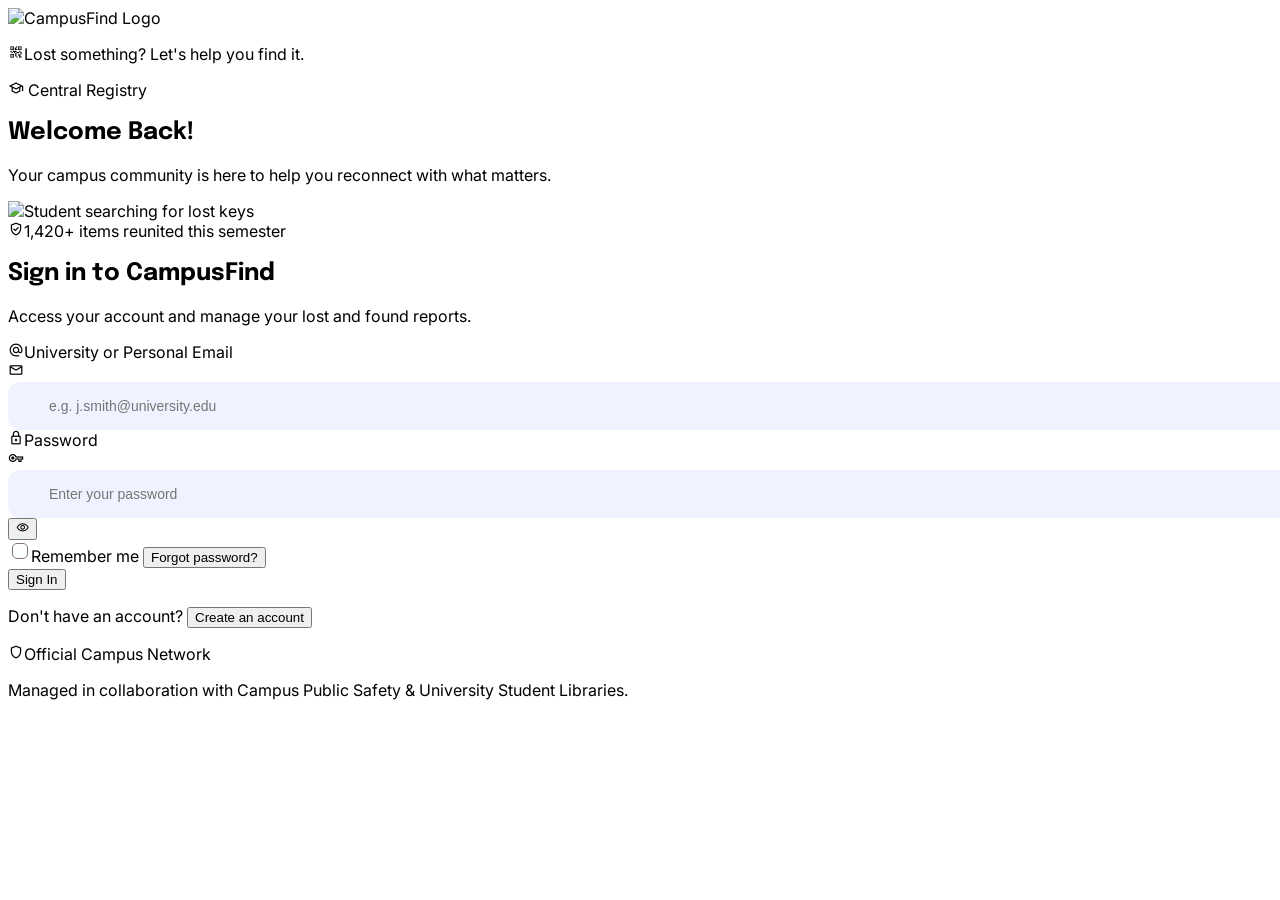
==== campusfind.html @ 7d9e0c4e "Campus find first commit" ====
<!DOCTYPE html>
<html lang="en"><head><meta charset="utf-8"/><meta content="width=device-width, initial-scale=1.0, viewport-fit=cover" name="viewport"/>
<title>CampusFind</title>
<link href="https://fonts.googleapis.com/css2?family=Epilogue:wght@500;600;700&family=Inter:wght@400;500;600&display=swap" rel="stylesheet"/>
<link href="https://fonts.googleapis.com/css2?family=Material+Symbols+Outlined:opsz,wght,FILL,GRAD@20..48,100..700,0..1,-50..200" rel="stylesheet"/>
<script src="https://cdn.tailwindcss.com"></script>
<script>tailwind.config={"darkMode":"class","theme":{"extend":{"colors":{"on-secondary-fixed":"#301400","surface-container-highest":"#dce2f3","surface-container":"#e7eefe","on-background":"#151c27","inverse-primary":"#eabda0","surface-bright":"#f9f9ff","secondary-fixed":"#ffdcc5","secondary-fixed-dim":"#f4bb92","secondary":"#805533","on-tertiary-container":"#e9c58b","on-secondary":"#ffffff","on-primary-container":"#eec1a4","on-surface-variant":"#50453e","primary-container":"#6f4e37","surface-container-lowest":"#ffffff","on-secondary-container":"#794e2e","tertiary":"#513a0d","on-primary":"#ffffff","surface-dim":"#d3daea","on-surface":"#151c27","inverse-on-surface":"#ebf1ff","inverse-surface":"#2a313d","error":"#ba1a1a","error-container":"#ffdad6","primary-fixed":"#ffdcc6","primary":"#553722","on-tertiary-fixed-variant":"#5b4315","on-primary-fixed":"#2d1604","on-secondary-fixed-variant":"#653d1e","secondary-container":"#fdc39a","surface-container-low":"#f0f3ff","outline-variant":"#d4c3ba","on-tertiary-fixed":"#271900","surface-tint":"#79573f","background":"#f9f9ff","surface-container-high":"#e2e8f8","on-error-container":"#93000a","primary-fixed-dim":"#eabda0","surface":"#f9f9ff","on-tertiary":"#ffffff","on-primary-fixed-variant":"#5f402a","surface-variant":"#dce2f3","tertiary-fixed-dim":"#e5c188","on-error":"#ffffff","tertiary-fixed":"#ffdea9","outline":"#82746d","tertiary-container":"#6b5122"},"borderRadius":{"DEFAULT":"0.25rem","lg":"0.5rem","xl":"0.75rem","full":"9999px"},"spacing":{"space-md":"1rem","space-xl":"2.5rem","margin-mobile":"1rem","gutter":"1.5rem","space-sm":"0.5rem","margin":"2rem","space-xs":"0.25rem","space-lg":"1.5rem","gutter-mobile":"1rem"},"fontFamily":{"label-md":["Inter"],"label-lg":["Inter"],"headline-md":["Epilogue"],"headline-sm":["Epilogue"],"body-sm":["Inter"],"display-mobile":["Epilogue"],"label-sm":["Inter"],"body-lg":["Inter"],"display":["Epilogue"],"body-md":["Inter"],"headline-lg-mobile":["Epilogue"],"headline-lg":["Epilogue"],"title-lg":["Epilogue"]},"fontSize":{"label-md":["12px",{"lineHeight":"16px","letterSpacing":"0.02em","fontWeight":"600"}],"label-lg":["14px",{"lineHeight":"20px","letterSpacing":"0.01em","fontWeight":"600"}],"headline-md":["24px",{"lineHeight":"32px","letterSpacing":"-0.01em","fontWeight":"600"}],"headline-sm":["20px",{"lineHeight":"28px","fontWeight":"600"}],"body-sm":["12px",{"lineHeight":"18px","fontWeight":"400"}],"display-mobile":["36px",{"lineHeight":"44px","letterSpacing":"-0.02em","fontWeight":"700"}],"label-sm":["11px",{"lineHeight":"14px","letterSpacing":"0.03em","fontWeight":"500"}],"body-lg":["16px",{"lineHeight":"24px","fontWeight":"400"}],"display":["48px",{"lineHeight":"56px","letterSpacing":"-0.02em","fontWeight":"700"}],"body-md":["14px",{"lineHeight":"20px","fontWeight":"400"}],"headline-lg-mobile":["26px",{"lineHeight":"32px","letterSpacing":"-0.01em","fontWeight":"600"}],"headline-lg":["32px",{"lineHeight":"40px","letterSpacing":"-0.015em","fontWeight":"600"}],"title-lg":["18px",{"lineHeight":"26px","fontWeight":"500"}]}}}};</script>
<style>
body{font-family:Inter,sans-serif;overscroll-behavior:none}
h1,h2,h3{font-family:Epilogue,sans-serif}
.material-symbols-outlined{font-family:'Material Symbols Outlined';font-weight:normal;font-style:normal;line-height:1;display:inline-block;letter-spacing:normal;white-space:nowrap}
.ms{font-family:'Material Symbols Outlined';font-weight:normal;font-style:normal;line-height:1;display:inline-block;letter-spacing:normal;white-space:nowrap}
.hidden{display:none!important}
.inp{width:100%;height:46px;padding:0 12px 0 40px;border-radius:12px;background:#f0f3ff;font-size:14px;outline:none;transition:.15s;border:1px solid transparent}
.inp:focus{background:#fff;border-color:#6f4e3744;box-shadow:0 0 0 3px #55372215}
.inp.bad{background:#ffdad666;border-color:#ba1a1a66}
.pill{display:inline-flex;align-items:center;gap:4px;padding:2px 10px;border-radius:9999px;font-size:11px;font-weight:500;background:#e7eefe;color:#50453e;transition:.2s}
.pill.ok{background:#ffdea9;color:#271900}
.err{color:#ba1a1a;font-size:12px;display:flex;align-items:center;gap:4px;margin-top:2px}
.chk{width:20px;height:20px;appearance:none;border-radius:5px;border:1.5px solid #82746d;background:#fff;cursor:pointer;flex-shrink:0}
.chk:checked{background:#553722;border-color:#553722}
.otp{width:44px;height:52px;text-align:center;font-size:20px;font-weight:600;border-radius:10px;background:#f0f3ff;border:1px solid transparent;outline:none;transition:.15s}
.otp:focus{background:#fff;border-color:#6f4e3744;box-shadow:0 0 0 3px #55372215}
.otp.bad{background:#ffdad666;border-color:#ba1a1a66}
</style></head>
<body class="bg-surface text-on-surface antialiased min-h-screen">
<main id="auth-root" class="max-w-md mx-auto w-full px-4 pt-3 pb-10">

<!-- Brand -->
<div class="flex flex-col items-center text-center mb-4">
  <img alt="CampusFind Logo" class="h-10 w-auto object-contain mb-1.5" src="https://lh3.googleusercontent.com/aida/[base64]"/>
  <p class="text-sm text-on-surface-variant flex items-center gap-1.5"><span class="ms text-primary text-[18px]">qr_code_2</span>Lost something? Let's help you find it.</p>
</div>

<!-- ============ SIGN IN VIEW ============ -->
<section id="view-signin">
  <div class="relative overflow-hidden rounded-2xl bg-primary-container text-white p-5 mb-5 shadow-md">
    <span class="inline-flex items-center gap-1 px-2.5 py-0.5 rounded-full bg-primary/40 text-tertiary-fixed text-[11px] font-medium uppercase tracking-wider mb-1.5"><span class="ms text-xs">school</span> Central Registry</span>
    <h1 class="text-[26px] leading-8 font-bold">Welcome Back!</h1>
    <p class="text-xs text-primary-fixed mt-1 mb-3">Your campus community is here to help you reconnect with what matters.</p>
    <div class="w-full h-32 rounded-xl overflow-hidden bg-primary/30 relative">
      <img alt="Student searching for lost keys" class="w-full h-full object-cover" src="https://lh3.googleusercontent.com/aida/[base64]"/>
      <div class="absolute inset-0 bg-gradient-to-t from-primary/80 via-transparent to-transparent"></div>
      <div class="absolute bottom-2 left-3 flex items-center gap-1.5 text-[11px] text-primary-fixed"><span class="ms text-sm text-tertiary-fixed">verified_user</span>1,420+ items reunited this semester</div>
    </div>
  </div>

  <div class="bg-white rounded-2xl p-6 shadow-sm">
    <h2 class="text-xl font-bold text-primary">Sign in to CampusFind</h2>
    <p class="text-xs text-on-surface-variant mt-1 mb-4">Access your account and manage your lost and found reports.</p>
    <div id="si-alert" class="hidden rounded-xl p-3 mb-4 items-start gap-2 text-xs font-medium" style="display:none"></div>
    <form id="si-form" class="flex flex-col gap-4" novalidate>
      <div>
        <label class="text-sm font-semibold text-primary flex items-center gap-1.5 mb-1.5" for="si-email"><span class="ms text-secondary text-base">alternate_email</span>University or Personal Email</label>
        <div class="relative flex items-center"><span class="ms absolute left-3 text-outline text-lg pointer-events-none">mail</span>
        <input id="si-email" class="inp" type="email" autocomplete="email" placeholder="e.g. j.smith@university.edu"/></div>
        <p id="si-email-err" class="err hidden"><span class="ms text-xs">error</span><span>Please enter a valid email address.</span></p>
      </div>
      <div>
        <label class="text-sm font-semibold text-primary flex items-center gap-1.5 mb-1.5" for="si-pass"><span class="ms text-secondary text-base">lock</span>Password</label>
        <div class="relative flex items-center"><span class="ms absolute left-3 text-outline text-lg pointer-events-none">vpn_key</span>
        <input id="si-pass" class="inp pr-11" type="password" autocomplete="current-password" placeholder="Enter your password"/>
        <button type="button" data-toggle="si-pass" aria-label="Toggle password visibility" class="absolute right-2 p-1.5 text-outline hover:text-primary"><span class="ms text-lg">visibility</span></button></div>
        <p id="si-pass-err" class="err hidden"><span class="ms text-xs">error</span><span>Password must be at least 6 characters long.</span></p>
      </div>
      <div class="flex items-center justify-between">
        <label class="flex items-center gap-2 cursor-pointer select-none"><input id="si-remember" type="checkbox" class="chk" style="width:16px;height:16px"/><span class="text-xs font-semibold text-on-surface-variant">Remember me</span></label>
        <button type="button" id="forgot-btn" class="text-xs font-semibold text-secondary hover:text-primary">Forgot password?</button>
      </div>
      <button id="si-submit" type="submit" class="w-full py-3.5 rounded-xl bg-primary-container hover:bg-primary text-white text-sm font-semibold flex items-center justify-center gap-2 shadow-sm transition active:scale-[.99]">
        <span id="si-spin" class="ms text-lg animate-spin hidden">progress_activity</span><span id="si-text">Sign In</span></button>
    </form>
    <p class="mt-6 text-center text-xs text-on-surface-variant">Don't have an account? <button type="button" data-go="signup" class="text-sm font-semibold text-secondary hover:text-primary ml-1 underline">Create an account</button></p>
  </div>
  <div class="mt-6 text-center px-4">
    <div class="flex items-center justify-center gap-1.5 text-outline mb-1"><span class="ms text-sm">shield</span><span class="text-[11px] uppercase tracking-wider">Official Campus Network</span></div>
    <p class="text-xs text-on-surface-variant">Managed in collaboration with Campus Public Safety &amp; University Student Libraries.</p>
  </div>
</section>

<!-- ============ SIGN UP VIEW ============ -->
<section id="view-signup" class="hidden">
  <div class="w-full bg-primary-container text-white rounded-xl overflow-hidden shadow-md">
    <div class="p-4 flex flex-col gap-1">
      <div class="inline-flex items-center gap-1.5 self-start px-2.5 py-1 rounded-full bg-secondary-container/30 text-tertiary-fixed text-[11px] font-medium"><span class="ms text-[14px]">verified</span>Verified Student Network • 1,200+ Reunited</div>
      <h1 class="text-2xl font-semibold mt-1">Join CampusFind</h1>
      <p class="text-xs text-primary-fixed-dim max-w-[280px]" style="color:#eabda0">Be part of a campus community helping lost belongings find their way home.</p>
    </div>
    <div class="w-full h-32 bg-primary relative">
      <img alt="Campus Reconnect Illustration" class="w-full h-full object-cover opacity-95" src="https://lh3.googleusercontent.com/aida/[base64]"/>
      <div class="absolute inset-0 bg-gradient-to-t from-primary-container via-transparent to-transparent"></div>
    </div>
  </div>

  <div class="bg-white rounded-xl shadow-md p-4 mt-4">
    <h2 class="text-lg font-medium">Create Your Account</h2>
    <p class="text-xs text-on-surface-variant mt-0.5 mb-4">Create an account to report and manage lost or found items.</p>
    <form id="su-form" class="flex flex-col gap-4" novalidate>
      <div>
        <label class="text-sm font-semibold mb-1 block" for="su-name">Full Name <span class="text-error">*</span></label>
        <div class="relative flex items-center"><span class="ms absolute left-3 text-outline text-[20px] pointer-events-none">person</span>
        <input id="su-name" class="inp" type="text" autocomplete="name" placeholder="Enter your full name"/></div>
        <p id="su-name-err" class="err hidden"><span class="ms text-[16px]">error</span><span>Please enter your full name.</span></p>
      </div>
      <div>
        <label class="text-sm font-semibold mb-1 block" for="su-email">University or Personal Email <span class="text-error">*</span></label>
        <div class="relative flex items-center"><span class="ms absolute left-3 text-outline text-[20px] pointer-events-none">mail</span>
        <input id="su-email" class="inp" type="email" autocomplete="email" placeholder="Enter your email address"/></div>
        <p id="su-email-err" class="err hidden"><span class="ms text-[16px]">error</span><span id="su-email-err-t">Please enter a valid university or personal email.</span></p>
      </div>
      <div>
        <div class="flex justify-between items-baseline mb-1"><label class="text-sm font-semibold" for="su-sid">Student ID</label><span class="text-[11px] text-on-surface-variant">Required</span></div>
        <div class="relative flex items-center"><span class="ms absolute left-3 text-outline text-[20px] pointer-events-none">badge</span>
        <input id="su-sid" class="inp" type="text" placeholder="e.g. SC200/0000/2024" autocomplete="off"/></div>
        <p id="su-sid-err" class="err hidden"><span class="ms text-[16px]">error</span><span id="su-sid-err-t">Please enter your student ID.</span></p>
        <p class="text-xs text-on-surface-variant mt-1 flex items-center gap-1"><span class="ms text-[14px] text-tertiary">info</span>Only registered students of this campus can sign up.</p>
      </div>
      <div>
        <label class="text-sm font-semibold mb-1 block" for="su-pass">Password <span class="text-error">*</span></label>
        <div class="relative flex items-center"><span class="ms absolute left-3 text-outline text-[20px] pointer-events-none">lock</span>
        <input id="su-pass" class="inp pr-11" type="password" autocomplete="new-password" placeholder="Create a strong password"/>
        <button type="button" data-toggle="su-pass" aria-label="Toggle password visibility" class="absolute right-2 p-1 text-outline hover:text-on-surface"><span class="ms text-[20px]">visibility</span></button></div>
        <div class="flex flex-wrap gap-1.5 mt-1.5">
          <span class="pill" id="pill-len"><span class="ms text-[14px]">check_circle</span>8+ characters</span>
          <span class="pill" id="pill-num"><span class="ms text-[14px]">check_circle</span>1 number or symbol</span>
        </div>
        <p id="su-pass-err" class="err hidden"><span class="ms text-[16px]">error</span><span>Password must meet the required criteria.</span></p>
      </div>
      <div>
        <label class="text-sm font-semibold mb-1 block" for="su-conf">Confirm Password <span class="text-error">*</span></label>
        <div class="relative flex items-center"><span class="ms absolute left-3 text-outline text-[20px] pointer-events-none">lock_reset</span>
        <input id="su-conf" class="inp pr-11" type="password" autocomplete="new-password" placeholder="Re-enter your password"/>
        <button type="button" data-toggle="su-conf" aria-label="Toggle confirm password visibility" class="absolute right-2 p-1 text-outline hover:text-on-surface"><span class="ms text-[20px]">visibility</span></button></div>
        <div id="su-match" class="hidden items-center gap-1 mt-1 text-xs"><span class="ms text-[16px]" id="su-match-i"></span><span id="su-match-t"></span></div>
        <p id="su-conf-err" class="err hidden"><span class="ms text-[16px]">error</span><span>Passwords do not match.</span></p>
      </div>
      <div>
        <label class="flex items-start gap-2.5 cursor-pointer">
          <span class="relative flex items-center justify-center mt-0.5"><input id="su-terms" type="checkbox" class="chk"/><span id="su-tick" class="ms text-white text-[16px] pointer-events-none absolute hidden">check</span></span>
          <span class="text-xs text-on-surface-variant leading-snug">I agree to the <button type="button" data-doc="terms" class="text-secondary font-semibold underline hover:text-primary">Terms of Use</button> and <button type="button" data-doc="privacy" class="text-secondary font-semibold underline hover:text-primary">Privacy Policy</button>.</span>
        </label>
        <p id="su-terms-err" class="err hidden"><span class="ms text-[16px]">error</span><span>Please agree to the terms to continue.</span></p>
      </div>
      <div class="flex flex-col gap-2 mt-1">
        <button id="su-submit" type="submit" class="w-full h-12 bg-primary-container hover:bg-primary text-white rounded-lg text-sm font-semibold flex items-center justify-center gap-2 shadow-sm transition active:scale-[.99]">
          <span id="su-text">Create Account</span><span id="su-spin" class="ms text-xl animate-spin hidden">progress_activity</span></button>
        <p class="text-center text-xs text-on-surface-variant">Already have an account? <button type="button" data-go="signin" class="text-secondary hover:text-primary text-sm font-semibold ml-1 underline">Sign in</button></p>
      </div>
    </form>
  </div>
  <div class="mt-5 flex items-center justify-center gap-2 text-on-surface-variant text-center">
    <span class="ms text-tertiary-container text-[18px]">security</span><span class="text-xs">Student identities are protected via campus custodian ledger.</span>
  </div>
</section>

<!-- ============ FORGOT PASSWORD VIEW ============ -->
<section id="view-forgot" class="hidden">
  <div class="relative overflow-hidden rounded-2xl bg-primary-container text-white p-5 shadow-md">
    <div class="absolute -top-12 -right-12 w-36 h-36 rounded-full bg-secondary-container/10 pointer-events-none"></div>
    <div class="absolute -bottom-8 -left-8 w-28 h-28 rounded-full bg-primary/20 pointer-events-none"></div>
    <div class="relative z-10 flex flex-col gap-3">
      <span class="inline-flex items-center gap-1.5 self-start px-2.5 py-1 rounded-full bg-primary/40 text-tertiary-fixed text-[11px] font-medium uppercase tracking-wider"><span class="ms text-[14px]">lock</span>Secure account recovery</span>
      <div>
        <h1 class="text-2xl font-bold">Reset Your Password</h1>
        <p class="text-xs mt-1 leading-relaxed" style="color:#eabda0">Enter the email you signed up with. We'll email you a 6-digit code to confirm it's you, then you can choose a new password.</p>
      </div>
      <div class="flex items-center gap-3 rounded-xl bg-primary/30 p-3">
        <div class="relative bg-white p-3 rounded-2xl shadow-md flex items-center justify-center"><span class="ms text-primary-container text-[34px]" style="font-variation-settings:'FILL' 1">lock</span>
          <span class="absolute -bottom-1.5 -right-2 bg-tertiary-fixed text-on-tertiary-fixed p-1 rounded-lg shadow flex"><span class="ms text-[16px]">mail</span></span></div>
        <div class="text-[11px] text-primary-fixed leading-relaxed pl-2">Check your inbox and your spam folder for the code.</div>
      </div>
    </div>
  </div>

  <div class="bg-white rounded-2xl p-5 shadow-md mt-4 flex flex-col gap-4">
    <div class="flex items-center justify-between">
      <h2 class="text-lg font-bold text-primary">Password Recovery</h2>
      <span id="fp-badge" class="px-2 py-0.5 rounded-full text-[11px] font-semibold bg-secondary-container text-on-secondary-container">Step 1 of 3</span>
    </div>
    <div id="fp-alert" class="hidden rounded-xl p-3 items-start gap-2 text-xs font-medium" style="display:none"></div>

    <!-- Step 1: email -->
    <form id="fp-step1" class="flex flex-col gap-4" novalidate>
      <p class="text-xs text-on-surface-variant -mt-2">Enter your email address to receive your recovery code.</p>
      <div>
        <label class="text-sm font-semibold mb-1 block" for="fp-email">Email <span class="text-error">*</span></label>
        <div class="relative flex items-center"><span class="ms absolute left-3 text-outline text-[20px] pointer-events-none">alternate_email</span>
        <input id="fp-email" class="inp" type="email" autocomplete="email" placeholder="e.g. j.smith@university.edu"/></div>
        <p id="fp-email-err" class="err hidden"><span class="ms text-[16px]">error</span><span>Please enter a valid email address.</span></p>
      </div>
      <button id="fp-send" type="submit" class="w-full py-3.5 rounded-xl bg-primary-container hover:bg-primary text-white text-sm font-semibold flex items-center justify-center gap-2 shadow-sm transition active:scale-[.99]">
        <span id="fp-send-spin" class="ms text-lg animate-spin hidden">progress_activity</span><span class="ms text-[20px]">forward_to_inbox</span><span id="fp-send-text">Send Recovery Code</span></button>
    </form>

    <!-- Step 2: code -->
    <div id="fp-step2" class="hidden flex flex-col gap-4">
      <div class="flex items-start gap-3 rounded-xl bg-surface-container-low p-3">
        <div class="w-8 h-8 rounded-full bg-secondary-container text-on-secondary-container flex items-center justify-center shrink-0"><span class="ms text-[18px]">mark_email_read</span></div>
        <p class="text-xs text-on-surface-variant leading-relaxed">If an account exists for <b id="fp-sent-to" class="text-on-surface break-all"></b>, a 6-digit code is on its way.</p>
      </div>
      <div>
        <div class="flex items-center justify-between mb-2"><span class="text-sm font-semibold">Enter the 6-digit code</span>
          <button id="fp-resend" type="button" class="text-xs font-semibold text-secondary hover:text-primary disabled:opacity-60 disabled:hover:text-secondary">Resend code</button></div>
        <div class="flex justify-between gap-1.5" id="fp-otp">
          <input class="otp" inputmode="numeric" maxlength="1" autocomplete="one-time-code" aria-label="Digit 1"/>
          <input class="otp" inputmode="numeric" maxlength="1" aria-label="Digit 2"/>
          <input class="otp" inputmode="numeric" maxlength="1" aria-label="Digit 3"/>
          <input class="otp" inputmode="numeric" maxlength="1" aria-label="Digit 4"/>
          <input class="otp" inputmode="numeric" maxlength="1" aria-label="Digit 5"/>
          <input class="otp" inputmode="numeric" maxlength="1" aria-label="Digit 6"/>
        </div>
        <p id="fp-code-err" class="err hidden"><span class="ms text-[16px]">error</span><span>Please enter all 6 digits.</span></p>
      </div>
      <button id="fp-verify" type="button" class="w-full py-3.5 rounded-xl bg-primary-container hover:bg-primary text-white text-sm font-semibold flex items-center justify-center gap-2 shadow-sm transition active:scale-[.99]">
        <span id="fp-verify-spin" class="ms text-lg animate-spin hidden">progress_activity</span><span id="fp-verify-text">Verify Code</span></button>
      <button id="fp-change" type="button" class="text-xs font-semibold text-secondary hover:text-primary self-center">Use a different email</button>
    </div>

    <!-- Step 3: new password -->
    <form id="fp-step3" class="hidden flex flex-col gap-4" novalidate>
      <p class="text-xs text-on-surface-variant -mt-2">Code verified. Choose a new password for your account.</p>
      <div>
        <label class="text-sm font-semibold mb-1 block" for="fp-new">New Password <span class="text-error">*</span></label>
        <div class="relative flex items-center"><span class="ms absolute left-3 text-outline text-[20px] pointer-events-none">lock</span>
        <input id="fp-new" class="inp pr-11" type="password" autocomplete="new-password" placeholder="Create a strong password"/>
        <button type="button" data-toggle="fp-new" aria-label="Toggle password visibility" class="absolute right-2 p-1 text-outline hover:text-on-surface"><span class="ms text-[20px]">visibility</span></button></div>
        <div class="flex flex-wrap gap-1.5 mt-1.5">
          <span class="pill" id="fp-pill-len"><span class="ms text-[14px]">check_circle</span>8+ characters</span>
          <span class="pill" id="fp-pill-num"><span class="ms text-[14px]">check_circle</span>1 number or symbol</span>
        </div>
        <p id="fp-new-err" class="err hidden"><span class="ms text-[16px]">error</span><span>Password must meet the required criteria.</span></p>
      </div>
      <div>
        <label class="text-sm font-semibold mb-1 block" for="fp-conf">Confirm New Password <span class="text-error">*</span></label>
        <div class="relative flex items-center"><span class="ms absolute left-3 text-outline text-[20px] pointer-events-none">lock_reset</span>
        <input id="fp-conf" class="inp pr-11" type="password" autocomplete="new-password" placeholder="Re-enter your new password"/>
        <button type="button" data-toggle="fp-conf" aria-label="Toggle confirm password visibility" class="absolute right-2 p-1 text-outline hover:text-on-surface"><span class="ms text-[20px]">visibility</span></button></div>
        <p id="fp-conf-err" class="err hidden"><span class="ms text-[16px]">error</span><span>Passwords do not match.</span></p>
      </div>
      <button id="fp-update" type="submit" class="w-full py-3.5 rounded-xl bg-primary-container hover:bg-primary text-white text-sm font-semibold flex items-center justify-center gap-2 shadow-sm transition active:scale-[.99]">
        <span id="fp-update-spin" class="ms text-lg animate-spin hidden">progress_activity</span><span id="fp-update-text">Update Password</span></button>
    </form>

    <div class="pt-1 text-center">
      <button type="button" data-go="signin" class="inline-flex items-center gap-1 text-xs text-on-surface-variant hover:text-primary"><span class="ms text-[16px]">arrow_back</span>Remembered your password? <span class="font-semibold text-primary underline">Back to Sign In</span></button>
    </div>
  </div>
</section>
</main>

<div id="app-root" class="hidden">
<header class="fixed top-0 left-0 right-0 z-50 bg-surface/90 backdrop-blur-xl shadow-[0_1px_8px_rgba(62,39,35,0.06)]"><div class="h-20 max-w-7xl mx-auto px-margin flex items-center justify-between gap-space-md"><div class="flex items-center gap-space-sm"><div class="w-10 h-10 rounded-xl bg-primary flex items-center justify-center text-on-primary shadow-sm"><span class="material-symbols-outlined text-[22px]">location_searching</span></div><div class="flex flex-col"><div class="flex items-center gap-1.5"><span class="font-headline-sm text-headline-sm text-primary tracking-tight">CampusFind</span><span class="px-1.5 py-0.5 rounded-full bg-secondary-fixed text-on-secondary-fixed font-label-sm text-label-sm">SECURE</span></div><span class="font-label-sm text-label-sm text-secondary font-medium tracking-wide uppercase">Lost &amp; Found Central</span></div></div><nav class="hidden lg:flex items-center gap-space-sm" data-active-classes="bg-primary-container text-on-primary rounded-lg font-label-lg text-label-lg"><a aria-current="page" class="px-3.5 py-2 transition-colors bg-primary-container text-on-primary rounded-lg font-label-lg text-label-lg" data-path="home" href="#">Home</a><a class="px-3.5 py-2 rounded-lg font-label-lg text-label-lg text-on-surface-variant hover:bg-surface-container-high hover:text-on-surface transition-colors" data-path="browse-items" href="#">Browse Items</a><a class="px-3.5 py-2 rounded-lg font-label-lg text-label-lg text-on-surface-variant hover:bg-surface-container-high hover:text-on-surface transition-colors" data-path="report-an-item" href="#">Report an Item</a><a class="px-3.5 py-2 rounded-lg font-label-lg text-label-lg text-on-surface-variant hover:bg-surface-container-high hover:text-on-surface transition-colors" data-path="how-it-works" href="#">How It Works</a><a class="px-3.5 py-2 rounded-lg font-label-lg text-label-lg text-on-surface-variant hover:bg-surface-container-high hover:text-on-surface transition-colors" data-path="about-us" href="#">About Us</a></nav><div class="flex items-center gap-space-sm sm:gap-space-md"><button id="mobile-menu-btn" type="button" aria-label="Open menu" class="lg:hidden w-9 h-9 rounded-xl bg-surface-container-low hover:bg-surface-container text-primary flex items-center justify-center"><span class="material-symbols-outlined text-[22px]">menu</span></button><a class="hidden sm:inline-flex items-center gap-space-xs px-4 py-2.5 rounded-xl bg-primary text-on-primary font-label-lg text-label-lg hover:bg-primary-container hover:text-on-primary transition-all shadow-[0_2px_6px_-1px_rgba(62,39,35,0.15)]" data-path="report-an-item" href="#"><span class="material-symbols-outlined text-[18px]">add_circle</span><span>Report an Item</span></a><div class="flex items-center gap-space-sm pl-space-sm"><div class="hidden xl:flex flex-col text-right"><span id="hdr-name" class="font-label-md text-label-md text-on-surface font-semibold">Student</span><span id="hdr-sub" class="font-label-sm text-label-sm text-secondary"></span></div><div class="relative">
  <button id="user-menu-btn" type="button" aria-label="Account menu" class="w-9 h-9 rounded-full bg-primary flex items-center justify-center hover:bg-primary-container transition-colors"><span class="material-symbols-outlined text-on-primary text-[18px]">person</span></button>
  <div id="user-menu" class="hidden absolute right-0 top-12 w-64 bg-surface-container-lowest rounded-2xl shadow-xl p-3 z-[60]">
    <div class="px-2 pb-2 mb-2 border-b border-surface-container-high"><span class="font-label-sm text-label-sm text-secondary uppercase tracking-wider block">Signed in as</span><span id="menu-email" class="font-body-md text-body-md text-on-surface break-all"></span></div>
    <button id="menu-signout-btn" type="button" class="w-full flex items-center gap-2 px-3 py-2.5 rounded-xl bg-surface-container-low hover:bg-surface-container text-primary font-label-lg text-label-lg transition-colors"><span class="material-symbols-outlined text-[18px]">logout</span>Sign Out</button>
  </div>
</div></div></div></div></header>
<div id="mobile-nav" class="hidden lg:hidden fixed top-20 left-0 right-0 z-40 bg-surface shadow-lg px-margin-mobile py-3">
  <div class="max-w-7xl mx-auto flex flex-col gap-1">
    <a data-path="home" href="#" class="px-3 py-3 rounded-lg font-label-lg text-label-lg text-primary hover:bg-surface-container-high">Home</a>
    <a data-path="browse-items" href="#" class="px-3 py-3 rounded-lg font-label-lg text-label-lg text-primary hover:bg-surface-container-high">Browse Items</a>
    <a data-path="report-an-item" href="#" class="px-3 py-3 rounded-lg font-label-lg text-label-lg text-primary hover:bg-surface-container-high">Report an Item</a>
    <a data-path="how-it-works" href="#" class="px-3 py-3 rounded-lg font-label-lg text-label-lg text-primary hover:bg-surface-container-high">How It Works</a>
    <a data-path="about-us" href="#" class="px-3 py-3 rounded-lg font-label-lg text-label-lg text-primary hover:bg-surface-container-high">About Us</a>
  </div>
</div>
<main class="w-full pt-20 bg-surface min-h-screen"><div class="flex flex-col w-full">
<!-- Toast Notification Container -->
<div class="fixed bottom-6 right-6 z-[100] flex flex-col gap-2 pointer-events-none" id="toast-container"></div>
<!-- Item Detail Modal Container -->
<div class="fixed inset-0 z-[90] hidden bg-primary/60 backdrop-blur-sm flex items-center justify-center p-4" id="item-modal">
<div class="bg-surface-container-lowest max-w-2xl w-full rounded-2xl shadow-2xl overflow-hidden transform transition-all max-h-[921px] flex flex-col" id="modal-content">
<!-- Modal Header -->
<div class="p-6 bg-surface-container flex items-center justify-between">
<div class="flex items-center gap-3">
<span class="w-10 h-10 rounded-xl bg-primary-container text-on-primary flex items-center justify-center material-symbols-outlined text-xl" id="modal-category-icon">category</span>
<div>
<div class="inline-flex items-center px-2.5 py-0.5 rounded-full font-label-sm text-label-sm" id="modal-status-badge"></div>
<h3 class="font-headline-sm text-headline-sm text-primary tracking-tight mt-1" id="modal-title"></h3>
</div>
</div>
<button class="w-9 h-9 rounded-full bg-surface hover:bg-surface-container-highest text-on-surface-variant flex items-center justify-center transition-colors" id="modal-close-btn">
<span class="material-symbols-outlined text-lg">close</span>
</button>
</div>
<!-- Modal Body (Scrollable) -->
<div class="p-6 overflow-y-auto space-y-5">
<div class="w-full h-56 rounded-xl overflow-hidden relative bg-gradient-to-br from-surface-container to-secondary-fixed/50 flex items-center justify-center">
<span id="modal-big-icon" class="material-symbols-outlined text-primary/25 text-[120px]">category</span>
<div class="absolute bottom-3 left-3 bg-surface/90 backdrop-blur-md px-3 py-1 rounded-lg text-primary font-label-md text-label-md flex items-center gap-1.5 shadow-sm">
<span class="material-symbols-outlined text-sm">qr_code_scanner</span>
<span id="modal-reference-id">CF-9482</span>
</div>
</div>
<div class="grid grid-cols-1 sm:grid-cols-2 gap-4">
<div class="p-3.5 rounded-xl bg-surface-container-low">
<span class="font-label-sm text-label-sm text-secondary uppercase tracking-wider block">Logged Location</span>
<div class="flex items-center gap-2 mt-1 text-on-surface font-title-lg text-title-lg">
<span class="material-symbols-outlined text-primary text-xl">location_on</span>
<span class="font-semibold text-sm" id="modal-location"></span>
</div>
</div>
<div class="p-3.5 rounded-xl bg-surface-container-low">
<span class="font-label-sm text-label-sm text-secondary uppercase tracking-wider block">Report Date</span>
<div class="flex items-center gap-2 mt-1 text-on-surface font-title-lg text-title-lg">
<span class="material-symbols-outlined text-primary text-xl">calendar_today</span>
<span class="font-semibold text-sm" id="modal-date"></span>
</div>
</div>
</div>
<div>
<span class="font-label-md text-label-md text-secondary block mb-1">Item Description &amp; Distinctive Marks</span>
<p class="font-body-md text-body-md text-on-surface-variant leading-relaxed" id="modal-desc"></p>
</div>
<div class="flex items-center gap-2 text-on-surface-variant font-body-md text-body-md"><span class="material-symbols-outlined text-primary text-lg">person</span><span>Reported by <b id="modal-reporter" class="text-on-surface"></b></span></div>
<!-- Safe Custodian Protocol Guidance -->
<div class="p-4 rounded-xl bg-surface-container flex items-start gap-3">
<span class="material-symbols-outlined text-primary text-2xl mt-0.5">verified_user</span>
<div class="space-y-1">
<div class="font-label-lg text-label-lg text-primary">University Safe Exchange Protocol</div>
<p class="font-body-sm text-body-sm text-on-surface-variant">Claims must be verified in person at the building information desk. Please bring your active Student ID Card or provide serial numbers/screen lock codes for proof of ownership.</p>
</div>
</div>
</div>
<!-- Modal Footer -->
<div class="p-5 bg-surface-container-low flex flex-wrap items-center justify-between gap-3">
<div class="flex items-center gap-2">
<button class="px-4 py-2 rounded-xl bg-secondary-container text-on-secondary-container font-label-md text-label-md hover:bg-secondary-fixed transition-colors flex items-center gap-1.5" id="modal-mark-status-btn">
<span class="material-symbols-outlined text-sm">task_alt</span>
<span id="modal-status-action-text">Mark as Recovered</span>
</button>
<button class="px-4 py-2 rounded-xl bg-error-container text-on-error-container font-label-md text-label-md hover:opacity-90 transition-colors flex items-center gap-1.5" id="modal-delete-btn"><span class="material-symbols-outlined text-sm">delete</span><span>Delete</span></button>
</div>
<div class="flex items-center gap-2">
<button class="px-5 py-2.5 rounded-xl bg-primary text-on-primary font-label-lg text-label-lg hover:bg-primary-container transition-all flex items-center gap-2 shadow-sm" id="modal-contact-desk-btn">
<span class="material-symbols-outlined text-base">support_agent</span>
<span>Contact Reporter</span>
</button>
</div>
</div>
</div>
</div>
<!-- HERO SECTION -->
<section class="relative px-margin py-space-xl overflow-hidden bg-gradient-to-b from-surface-container-low/60 to-surface">
<!-- Subtle collegiate ornamental arches -->
<div class="absolute -right-24 -top-24 w-96 h-96 rounded-full bg-secondary-fixed/20 blur-3xl pointer-events-none"></div>
<div class="absolute -left-20 bottom-0 w-80 h-80 rounded-full bg-primary-fixed/20 blur-3xl pointer-events-none"></div>
<div class="max-w-7xl mx-auto grid grid-cols-1 lg:grid-cols-12 gap-space-xl items-center relative z-10">
<!-- Left Column -->
<div class="lg:col-span-7 space-y-space-md">
<!-- Eyebrow Pill -->
<div class="inline-flex items-center gap-2 px-3.5 py-1.5 rounded-full bg-secondary-fixed/50 text-on-secondary-fixed font-label-sm text-label-sm tracking-wide uppercase">
<span class="material-symbols-outlined text-sm text-secondary">verified</span>
<span>YOUR CAMPUS LOST &amp; FOUND PLATFORM</span>
</div>
<!-- Main Headline -->
<h1 class="font-display text-display lg:text-[54px] lg:leading-[62px] text-primary tracking-tight font-bold">
          Lost Something? Let's Help You <span class="text-tertiary-container underline decoration-secondary-container decoration-4 underline-offset-8">Find It.</span>
</h1>
<!-- Supporting Description -->
<p class="font-body-lg text-body-lg text-on-surface-variant max-w-xl leading-relaxed">
          From misplaced phones and student IDs to dorm keys, backpacks, and academic gear, CampusFind unites your campus registry to bring misplaced belongings safely home.
        </p>
<!-- CTA Buttons -->
<div class="flex flex-wrap items-center gap-space-sm pt-2">
<a class="px-6 py-3.5 rounded-xl bg-primary text-on-primary font-label-lg text-label-lg hover:bg-primary-container hover:shadow-lg transition-all flex items-center gap-2 shadow-sm" href="#" data-scroll="search-section">
<span class="material-symbols-outlined text-lg">search</span>
<span>Find an Item</span>
</a>
<button class="px-6 py-3.5 rounded-xl bg-surface-container-lowest text-primary font-label-lg text-label-lg hover:bg-surface-container-high transition-all flex items-center gap-2 shadow-sm" id="hero-quick-report-btn">
<span class="material-symbols-outlined text-lg">add_circle_outline</span>
<span>Report Lost or Found</span>
</button>
</div>
<!-- Trust statement & Micro metrics -->
<div class="pt-4 flex items-center gap-4 text-on-surface-variant font-body-sm text-body-sm">
<div class="flex items-center gap-1.5 text-secondary">
<span class="material-symbols-outlined text-base">domain_verification</span>
<span class="font-medium">Direct Custodian Custody</span>
</div>
<span class="text-outline-variant">•</span>
<div class="flex items-center gap-1.5 text-secondary">
<span class="material-symbols-outlined text-base">lock</span>
<span class="font-medium">Verified Student Credentials</span>
</div>
</div>
</div>
<!-- Right Column: Illustrated Collegiate Container -->
<div class="lg:col-span-5 relative">
<div class="relative rounded-3xl bg-surface-container-lowest p-4 shadow-xl overflow-hidden">
<!-- Warm Framing Accent -->
<div class="absolute inset-0 bg-gradient-to-tr from-primary/5 via-secondary/5 to-transparent pointer-events-none"></div>
<div class="rounded-2xl overflow-hidden relative h-80 sm:h-96 w-full">
<img class="w-full h-full object-cover" data-alt="Minimalist collegiate illustration showing university students helping each other recover lost items on an ivy-covered brick campus quad, warm sepia and muted gold tones, flat graphic design style" src="https://lh3.googleusercontent.com/aida-public/[base64]"/>
<!-- Graphic Floating Pill 1: Verified Semester Stat -->
<div class="absolute top-4 left-4 bg-surface/95 backdrop-blur-md px-4 py-2.5 rounded-2xl shadow-lg flex items-center gap-3">
<div class="w-10 h-10 rounded-xl bg-secondary-fixed flex items-center justify-center text-on-secondary-fixed">
<span class="material-symbols-outlined text-xl">handshake</span>
</div>
<div>
<span class="font-headline-sm text-headline-sm text-primary block leading-tight font-bold"><span id="hero-recovered">0</span></span>
<span class="font-label-sm text-label-sm text-secondary font-medium">Items Reunited So Far</span>
</div>
</div>
<!-- Graphic Floating Pill 2: Live Activity Ping -->
<div class="absolute bottom-4 right-4 bg-primary text-on-primary px-3.5 py-2 rounded-xl shadow-lg flex items-center gap-2">
<span class="w-2.5 h-2.5 rounded-full bg-secondary-fixed animate-ping"></span>
<span class="font-label-sm text-label-sm">Active Drop Desk: Main Library R104</span>
</div>
</div>
</div>
</div>
</div>
</section>
<!-- SEARCH & FILTER PANEL (Overlapping Elevation) -->
<section class="px-margin -mt-6 relative z-20" id="search-section">
<div class="max-w-7xl mx-auto bg-surface-container-lowest rounded-3xl shadow-xl p-space-md sm:p-space-lg">
<div class="flex flex-col md:flex-row md:items-center justify-between gap-2 pb-space-md">
<div>
<h2 class="font-headline-md text-headline-md text-primary tracking-tight">Looking for Something?</h2>
<p class="font-body-md text-body-md text-on-surface-variant">Search reported items and narrow down your results across university desks.</p>
</div>
<div class="flex items-center gap-2">
<span class="font-label-sm text-label-sm px-3 py-1 rounded-full bg-surface-container text-secondary font-semibold" id="active-results-indicator">
            Showing 8 of 8 items
          </span>
</div>
</div>
<!-- Controls Form Grid -->
<div class="grid grid-cols-1 md:grid-cols-12 gap-space-sm pt-2">
<!-- Search Keyword Input -->
<div class="md:col-span-5 relative">
<span class="material-symbols-outlined absolute left-3.5 top-1/2 -translate-y-1/2 text-secondary text-xl">search</span>
<input class="w-full h-11 pl-11 pr-4 rounded-xl bg-surface text-on-surface placeholder:text-on-surface-variant/60 focus:bg-surface-container-lowest focus:ring-2 focus:ring-primary-container outline-none transition-all font-body-md text-body-md" id="filter-search-input" placeholder="Search for a phone, ID card, bag, keys..." type="text"/>
</div>
<!-- Category Dropdown -->
<div class="md:col-span-3">
<select class="w-full h-11 px-3.5 rounded-xl bg-surface text-on-surface focus:ring-2 focus:ring-primary-container outline-none font-body-md text-body-md transition-all cursor-pointer" id="filter-category-select">
<option value="ALL">All Categories</option>
<option value="Phones &amp; Electronics">Phones &amp; Electronics</option>
<option value="Student IDs &amp; Cards">Student IDs &amp; Cards</option>
<option value="Bags &amp; Backpacks">Bags &amp; Backpacks</option>
<option value="Keys">Keys &amp; Access Fobs</option>
<option value="Books &amp; Stationery">Books &amp; Stationery</option>
<option value="Clothing &amp; Accessories">Clothing &amp; Accessories</option>
<option value="Wallets &amp; Personal Items">Wallets &amp; Personal Items</option>
<option value="Other Items">Other Items</option>
</select>
</div>
<!-- Location Dropdown -->
<div class="md:col-span-2">
<select class="w-full h-11 px-3.5 rounded-xl bg-surface text-on-surface focus:ring-2 focus:ring-primary-container outline-none font-body-md text-body-md transition-all cursor-pointer" id="filter-location-select">
<option value="ALL">All Locations</option>
<option value="Main Library">Main Library</option>
<option value="Student Union">Student Union</option>
<option value="Science Complex">Science Complex</option>
<option value="Engineering Hall">Engineering Hall</option>
<option value="Dining Center">Campus Dining Hall</option>
<option value="Athletic Center">Athletic Center</option>
<option value="Central Bus Stop">Central Bus Stop</option>
</select>
</div>
<!-- Action Buttons -->
<div class="md:col-span-2 flex items-center gap-2">
<button class="flex-1 h-11 rounded-xl bg-primary text-on-primary font-label-lg text-label-lg hover:bg-primary-container transition-all flex items-center justify-center gap-1.5 shadow-sm" id="search-trigger-btn">
<span class="material-symbols-outlined text-base">tune</span>
<span>Filter</span>
</button>
<button class="h-11 w-11 rounded-xl bg-surface-container text-secondary hover:bg-surface-container-highest transition-colors flex items-center justify-center" id="reset-filters-btn" title="Clear all filters">
<span class="material-symbols-outlined text-lg">restart_alt</span>
</button>
</div>
</div>
<!-- Quick Status Filter Pills -->
<div class="mt-4 pt-4 flex flex-wrap items-center gap-2">
<span class="font-label-sm text-label-sm text-secondary uppercase tracking-wider mr-2 font-semibold">Filter by Status:</span>
<button class="status-toggle-btn active-pill px-3.5 py-1.5 rounded-full font-label-md text-label-md bg-primary text-on-primary transition-all" data-status="ALL">All</button>
<button class="status-toggle-btn px-3.5 py-1.5 rounded-full font-label-md text-label-md bg-surface text-secondary hover:bg-surface-container transition-all" data-status="Lost">Lost</button>
<button class="status-toggle-btn px-3.5 py-1.5 rounded-full font-label-md text-label-md bg-surface text-secondary hover:bg-surface-container transition-all" data-status="Found">Found</button>
<button class="status-toggle-btn px-3.5 py-1.5 rounded-full font-label-md text-label-md bg-surface text-secondary hover:bg-surface-container transition-all" data-status="Recovered">Recovered</button>
</div>
</div>
</section>
<!-- BROWSE BY CATEGORY SECTION -->
<section class="px-margin py-space-xl max-w-7xl mx-auto w-full">
<div class="mb-space-lg">
<div class="inline-flex items-center gap-1.5 text-secondary font-label-sm text-label-sm uppercase tracking-wider">
<span class="material-symbols-outlined text-sm">grid_view</span>
<span>Campus Registry Catalog</span>
</div>
<h2 class="font-headline-lg text-headline-lg text-primary tracking-tight mt-1">Browse by Category</h2>
<p class="font-body-md text-body-md text-on-surface-variant">Explore the types of belongings reported by university students and staff.</p>
</div>
<!-- 8 Category Bento Grid -->
<div class="grid grid-cols-2 md:grid-cols-4 gap-4" id="category-cards-grid">
<!-- 1. Phones & Electronics -->
<div class="category-card cursor-pointer group bg-surface-container-lowest hover:bg-surface-container p-5 rounded-2xl transition-all shadow-sm hover:shadow-md flex flex-col justify-between h-40" data-cat="Phones &amp; Electronics">
<div class="flex items-center justify-between">
<div class="w-12 h-12 rounded-xl bg-secondary-fixed flex items-center justify-center text-on-secondary-fixed group-hover:scale-105 transition-transform">
<span class="material-symbols-outlined text-2xl">smartphone</span>
</div>
<span class="font-label-sm text-label-sm px-2.5 py-1 rounded-full bg-surface-container text-secondary">2 items</span>
</div>
<div>
<span class="font-title-lg text-title-lg text-primary font-semibold block group-hover:text-tertiary-container transition-colors">Phones &amp; Tech</span>
<span class="font-body-sm text-body-sm text-on-surface-variant">Laptops, earbuds, chargers</span>
</div>
</div>
<!-- 2. Student IDs & Cards -->
<div class="category-card cursor-pointer group bg-surface-container-lowest hover:bg-surface-container p-5 rounded-2xl transition-all shadow-sm hover:shadow-md flex flex-col justify-between h-40" data-cat="Student IDs &amp; Cards">
<div class="flex items-center justify-between">
<div class="w-12 h-12 rounded-xl bg-secondary-fixed flex items-center justify-center text-on-secondary-fixed group-hover:scale-105 transition-transform">
<span class="material-symbols-outlined text-2xl">badge</span>
</div>
<span class="font-label-sm text-label-sm px-2.5 py-1 rounded-full bg-surface-container text-secondary">1 item</span>
</div>
<div>
<span class="font-title-lg text-title-lg text-primary font-semibold block group-hover:text-tertiary-container transition-colors">Student IDs</span>
<span class="font-body-sm text-body-sm text-on-surface-variant">Dorm access, library badges</span>
</div>
</div>
<!-- 3. Bags & Backpacks -->
<div class="category-card cursor-pointer group bg-surface-container-lowest hover:bg-surface-container p-5 rounded-2xl transition-all shadow-sm hover:shadow-md flex flex-col justify-between h-40" data-cat="Bags &amp; Backpacks">
<div class="flex items-center justify-between">
<div class="w-12 h-12 rounded-xl bg-secondary-fixed flex items-center justify-center text-on-secondary-fixed group-hover:scale-105 transition-transform">
<span class="material-symbols-outlined text-2xl">backpack</span>
</div>
<span class="font-label-sm text-label-sm px-2.5 py-1 rounded-full bg-surface-container text-secondary">1 item</span>
</div>
<div>
<span class="font-title-lg text-title-lg text-primary font-semibold block group-hover:text-tertiary-container transition-colors">Bags &amp; Packs</span>
<span class="font-body-sm text-body-sm text-on-surface-variant">Totes, satchels, athletic bags</span>
</div>
</div>
<!-- 4. Keys -->
<div class="category-card cursor-pointer group bg-surface-container-lowest hover:bg-surface-container p-5 rounded-2xl transition-all shadow-sm hover:shadow-md flex flex-col justify-between h-40" data-cat="Keys">
<div class="flex items-center justify-between">
<div class="w-12 h-12 rounded-xl bg-secondary-fixed flex items-center justify-center text-on-secondary-fixed group-hover:scale-105 transition-transform">
<span class="material-symbols-outlined text-2xl">key</span>
</div>
<span class="font-label-sm text-label-sm px-2.5 py-1 rounded-full bg-surface-container text-secondary">1 item</span>
</div>
<div>
<span class="font-title-lg text-title-lg text-primary font-semibold block group-hover:text-tertiary-container transition-colors">Keys &amp; Fobs</span>
<span class="font-body-sm text-body-sm text-on-surface-variant">Dorm keys, car fobs, locks</span>
</div>
</div>
<!-- 5. Books & Stationery -->
<div class="category-card cursor-pointer group bg-surface-container-lowest hover:bg-surface-container p-5 rounded-2xl transition-all shadow-sm hover:shadow-md flex flex-col justify-between h-40" data-cat="Books &amp; Stationery">
<div class="flex items-center justify-between">
<div class="w-12 h-12 rounded-xl bg-secondary-fixed flex items-center justify-center text-on-secondary-fixed group-hover:scale-105 transition-transform">
<span class="material-symbols-outlined text-2xl">menu_book</span>
</div>
<span class="font-label-sm text-label-sm px-2.5 py-1 rounded-full bg-surface-container text-secondary">1 item</span>
</div>
<div>
<span class="font-title-lg text-title-lg text-primary font-semibold block group-hover:text-tertiary-container transition-colors">Books &amp; Text</span>
<span class="font-body-sm text-body-sm text-on-surface-variant">Textbooks, planners, notes</span>
</div>
</div>
<!-- 6. Clothing & Accessories -->
<div class="category-card cursor-pointer group bg-surface-container-lowest hover:bg-surface-container p-5 rounded-2xl transition-all shadow-sm hover:shadow-md flex flex-col justify-between h-40" data-cat="Clothing &amp; Accessories">
<div class="flex items-center justify-between">
<div class="w-12 h-12 rounded-xl bg-secondary-fixed flex items-center justify-center text-on-secondary-fixed group-hover:scale-105 transition-transform">
<span class="material-symbols-outlined text-2xl">apparel</span>
</div>
<span class="font-label-sm text-label-sm px-2.5 py-1 rounded-full bg-surface-container text-secondary">1 item</span>
</div>
<div>
<span class="font-title-lg text-title-lg text-primary font-semibold block group-hover:text-tertiary-container transition-colors">Clothing &amp; Gear</span>
<span class="font-body-sm text-body-sm text-on-surface-variant">Jackets, scarves, bottles</span>
</div>
</div>
<!-- 7. Wallets & Personal Items -->
<div class="category-card cursor-pointer group bg-surface-container-lowest hover:bg-surface-container p-5 rounded-2xl transition-all shadow-sm hover:shadow-md flex flex-col justify-between h-40" data-cat="Wallets &amp; Personal Items">
<div class="flex items-center justify-between">
<div class="w-12 h-12 rounded-xl bg-secondary-fixed flex items-center justify-center text-on-secondary-fixed group-hover:scale-105 transition-transform">
<span class="material-symbols-outlined text-2xl">account_balance_wallet</span>
</div>
<span class="font-label-sm text-label-sm px-2.5 py-1 rounded-full bg-surface-container text-secondary">1 item</span>
</div>
<div>
<span class="font-title-lg text-title-lg text-primary font-semibold block group-hover:text-tertiary-container transition-colors">Wallets &amp; Cash</span>
<span class="font-body-sm text-body-sm text-on-surface-variant">Purses, cardholders, watches</span>
</div>
</div>
<!-- 8. Other Items -->
<div class="category-card cursor-pointer group bg-surface-container-lowest hover:bg-surface-container p-5 rounded-2xl transition-all shadow-sm hover:shadow-md flex flex-col justify-between h-40" data-cat="Other Items">
<div class="flex items-center justify-between">
<div class="w-12 h-12 rounded-xl bg-secondary-fixed flex items-center justify-center text-on-secondary-fixed group-hover:scale-105 transition-transform">
<span class="material-symbols-outlined text-2xl">category</span>
</div>
<span class="font-label-sm text-label-sm px-2.5 py-1 rounded-full bg-surface-container text-secondary">General</span>
</div>
<div>
<span class="font-title-lg text-title-lg text-primary font-semibold block group-hover:text-tertiary-container transition-colors">Other Items</span>
<span class="font-body-sm text-body-sm text-on-surface-variant">Glasses, umbrellas, miscellaneous</span>
</div>
</div>
</div>
</section>
<!-- RECENTLY REPORTED ITEMS SECTION -->
<section class="px-margin py-space-xl bg-surface-container-low/40 w-full" id="recent-items-section">
<div class="max-w-7xl mx-auto">
<div class="flex flex-col md:flex-row md:items-end justify-between gap-4 mb-space-lg">
<div>
<div class="inline-flex items-center gap-1.5 text-secondary font-label-sm text-label-sm uppercase tracking-wider">
<span class="material-symbols-outlined text-sm">schedule</span>
<span>Real-Time Campus Feed</span>
</div>
<h2 class="font-headline-lg text-headline-lg text-primary tracking-tight mt-1">Recently Reported Items</h2>
<p class="font-body-md text-body-md text-on-surface-variant">Explore the latest lost and found reports from your campus community.</p>
</div>
<div class="flex items-center gap-3">
<button class="px-3.5 py-2 rounded-xl bg-surface-container-lowest text-secondary hover:bg-surface-container transition-colors font-label-sm text-label-sm flex items-center gap-1.5 shadow-sm" id="reset-feed-data-btn">
<span class="material-symbols-outlined text-sm">refresh</span>
<span>Refresh</span>
</button>
</div>
</div>
<!-- Items Grid -->
<div class="grid grid-cols-1 sm:grid-cols-2 lg:grid-cols-4 gap-6" id="items-grid-container">
<!-- Rendered dynamically by JavaScript -->
</div>
<!-- Empty State View -->
<div class="hidden py-16 px-6 text-center bg-surface-container-lowest rounded-3xl shadow-sm my-6" id="empty-state-container">
<div class="w-16 h-16 rounded-2xl bg-surface-container mx-auto flex items-center justify-center text-secondary mb-4">
<span class="material-symbols-outlined text-3xl">search_off</span>
</div>
<h3 class="font-headline-sm text-headline-sm text-primary mb-2">No Matching Items Found</h3>
<p class="font-body-md text-body-md text-on-surface-variant max-w-md mx-auto mb-6">We couldn't find any active reports matching your filters. Try adjusting keywords or clearing the category filter.</p>
<button class="px-5 py-2.5 rounded-xl bg-primary text-on-primary font-label-lg text-label-lg hover:bg-primary-container transition-colors" id="empty-reset-btn">
          Reset All Filters
        </button>
</div>
<!-- Section Footer -->
<div class="mt-space-lg flex justify-center">
<button class="px-7 py-3 rounded-xl bg-surface-container-lowest hover:bg-surface-container text-primary font-label-lg text-label-lg shadow-sm hover:shadow transition-all flex items-center gap-2" id="view-all-items-trigger">
<span>View All Reports</span>
<span class="material-symbols-outlined text-base">expand_more</span>
</button>
</div>
</div>
</section>
<!-- HOW IT WORKS SECTION -->
<section id="how-it-works" class="px-margin py-space-xl max-w-7xl mx-auto w-full">
<div class="text-center max-w-2xl mx-auto mb-space-xl">
<div class="inline-flex items-center gap-1.5 text-secondary font-label-sm text-label-sm uppercase tracking-wider">
<span class="material-symbols-outlined text-sm">cycle</span>
<span>Straightforward Custodian Workflow</span>
</div>
<h2 class="font-headline-lg text-headline-lg text-primary tracking-tight mt-1">Recover Your Belongings in Three Simple Steps</h2>
<p class="font-body-md text-body-md text-on-surface-variant mt-2">CampusFind streamlines reporting and verification so items are returned safely without bureaucratic hassle.</p>
</div>
<!-- 3 Step Cards Grid -->
<div class="grid grid-cols-1 md:grid-cols-3 gap-6 relative">
<!-- Step 1 -->
<div class="p-6 rounded-2xl bg-surface-container-lowest shadow-sm hover:shadow-md transition-shadow relative flex flex-col justify-between">
<div>
<div class="flex items-center justify-between mb-4">
<span class="font-headline-lg text-headline-lg text-secondary-fixed-dim font-bold">01</span>
<div class="w-10 h-10 rounded-xl bg-primary-container text-on-primary flex items-center justify-center">
<span class="material-symbols-outlined text-xl">search</span>
</div>
</div>
<h3 class="font-headline-sm text-headline-sm text-primary mb-2">Search or Report</h3>
<p class="font-body-md text-body-md text-on-surface-variant leading-relaxed">
            Search existing university drop logs to see whether someone turned in your item. If not, log a lost report in seconds.
          </p>
</div>
<div class="mt-6 pt-4 text-secondary font-label-sm text-label-sm flex items-center gap-1">
<span class="material-symbols-outlined text-sm">schedule</span>
<span>Takes under 2 minutes</span>
</div>
</div>
<!-- Step 2 -->
<div class="p-6 rounded-2xl bg-surface-container-lowest shadow-sm hover:shadow-md transition-shadow relative flex flex-col justify-between">
<div>
<div class="flex items-center justify-between mb-4">
<span class="font-headline-lg text-headline-lg text-secondary-fixed-dim font-bold">02</span>
<div class="w-10 h-10 rounded-xl bg-primary-container text-on-primary flex items-center justify-center">
<span class="material-symbols-outlined text-xl">forum</span>
</div>
</div>
<h3 class="font-headline-sm text-headline-sm text-primary mb-2">Connect</h3>
<p class="font-body-md text-body-md text-on-surface-variant leading-relaxed">
            Review matching records and coordinate with authorized building custodians or student desk liaisons with verified safety protocols.
          </p>
</div>
<div class="mt-6 pt-4 text-secondary font-label-sm text-label-sm flex items-center gap-1">
<span class="material-symbols-outlined text-sm">verified_user</span>
<span>Official campus drop points</span>
</div>
</div>
<!-- Step 3 -->
<div class="p-6 rounded-2xl bg-surface-container-lowest shadow-sm hover:shadow-md transition-shadow relative flex flex-col justify-between">
<div>
<div class="flex items-center justify-between mb-4">
<span class="font-headline-lg text-headline-lg text-secondary-fixed-dim font-bold">03</span>
<div class="w-10 h-10 rounded-xl bg-primary-container text-on-primary flex items-center justify-center">
<span class="material-symbols-outlined text-xl">check_circle</span>
</div>
</div>
<h3 class="font-headline-sm text-headline-sm text-primary mb-2">Recover</h3>
<p class="font-body-md text-body-md text-on-surface-variant leading-relaxed">
            Present identity verification at the designated campus office, collect your item, and mark the report resolved in the community ledger.
          </p>
</div>
<div class="mt-6 pt-4 text-secondary font-label-sm text-label-sm flex items-center gap-1">
<span class="material-symbols-outlined text-sm">task_alt</span>
<span>Archived &amp; safely returned</span>
</div>
</div>
</div>
</section>
<!-- COMMUNITY IMPACT METRICS SECTION -->
<section class="px-margin py-space-xl bg-surface-container-low/60 w-full">
<div class="max-w-7xl mx-auto">
<div class="max-w-2xl mb-space-lg">
<div class="inline-flex items-center gap-1.5 text-secondary font-label-sm text-label-sm uppercase tracking-wider">
<span class="material-symbols-outlined text-sm">monitoring</span>
<span>Community Metrics</span>
</div>
<h2 class="font-headline-lg text-headline-lg text-primary tracking-tight mt-1">Small Actions. Meaningful Recoveries.</h2>
<p class="font-body-md text-body-md text-on-surface-variant mt-2">
          Every report helps build a more supportive campus community. By logging accurate details, students restore belonging and peace of mind across collegiate grounds.
        </p>
</div>
<!-- 4 Dynamic Stat Cards -->
<div class="grid grid-cols-2 lg:grid-cols-4 gap-4">
<!-- Metric 1: Total Reports -->
<div class="p-6 rounded-2xl bg-surface-container-lowest shadow-sm flex flex-col justify-between">
<div class="flex items-center justify-between mb-3">
<span class="font-label-md text-label-md text-secondary font-semibold uppercase tracking-wider">Total Reports</span>
<span class="material-symbols-outlined text-secondary text-xl">folder_shared</span>
</div>
<div class="flex items-baseline gap-2">
<span class="font-display text-display text-primary font-bold" id="stat-total-reports">8</span>
<span class="font-label-sm text-label-sm text-secondary">Logged</span>
</div>
<div class="mt-3 text-secondary font-body-sm text-body-sm flex items-center gap-1">
<span class="material-symbols-outlined text-sm">insights</span>
<span>Real-time dataset</span>
</div>
</div>
<!-- Metric 2: Lost Items -->
<div class="p-6 rounded-2xl bg-surface-container-lowest shadow-sm flex flex-col justify-between">
<div class="flex items-center justify-between mb-3">
<span class="font-label-md text-label-md text-secondary font-semibold uppercase tracking-wider">Lost Items</span>
<span class="material-symbols-outlined text-error text-xl">search</span>
</div>
<div class="flex items-baseline gap-2">
<span class="font-display text-display text-primary font-bold" id="stat-lost-items">4</span>
<span class="font-label-sm text-label-sm text-error">Pending</span>
</div>
<div class="mt-3 text-secondary font-body-sm text-body-sm flex items-center gap-1">
<span class="material-symbols-outlined text-sm">schedule</span>
<span>Seeking recovery</span>
</div>
</div>
<!-- Metric 3: Found Items -->
<div class="p-6 rounded-2xl bg-surface-container-lowest shadow-sm flex flex-col justify-between">
<div class="flex items-center justify-between mb-3">
<span class="font-label-md text-label-md text-secondary font-semibold uppercase tracking-wider">Found Items</span>
<span class="material-symbols-outlined text-primary text-xl">store</span>
</div>
<div class="flex items-baseline gap-2">
<span class="font-display text-display text-primary font-bold" id="stat-found-items">4</span>
<span class="font-label-sm text-label-sm text-secondary">In Custody</span>
</div>
<div class="mt-3 text-secondary font-body-sm text-body-sm flex items-center gap-1">
<span class="material-symbols-outlined text-sm">pin_drop</span>
<span>Held at desks</span>
</div>
</div>
<!-- Metric 4: Recovered Items -->
<div class="p-6 rounded-2xl bg-surface-container-lowest shadow-sm flex flex-col justify-between">
<div class="flex items-center justify-between mb-3">
<span class="font-label-md text-label-md text-secondary font-semibold uppercase tracking-wider">Recovered</span>
<span class="material-symbols-outlined text-primary text-xl">celebration</span>
</div>
<div class="flex items-baseline gap-2">
<span class="font-display text-display text-primary font-bold" id="stat-recovered-items">0</span>
<span class="font-label-sm text-label-sm text-secondary">Returned</span>
</div>
<div class="mt-3 text-secondary font-body-sm text-body-sm flex items-center gap-1">
<span class="material-symbols-outlined text-sm">done_all</span>
<span>Restored to owners</span>
</div>
</div>
</div>
<div class="mt-4 flex items-center gap-2 text-secondary font-label-sm text-label-sm justify-end">
<span class="material-symbols-outlined text-sm">verified</span>
<span>Calculated from active campus reports</span>
</div>
</div>
</section>
<!-- FINAL CALL-TO-ACTION SECTION -->
<section class="px-margin py-space-xl bg-gradient-to-r from-primary to-primary-container text-on-primary w-full relative overflow-hidden">
<!-- Atmospheric university geometry -->
<div class="absolute -right-20 -bottom-20 w-80 h-80 rounded-full bg-secondary-fixed/10 pointer-events-none"></div>
<div class="max-w-7xl mx-auto flex flex-col md:flex-row items-center justify-between gap-space-lg relative z-10">
<div class="space-y-2 max-w-xl">
<div class="inline-flex items-center gap-1.5 px-3 py-1 rounded-full bg-secondary-fixed/20 text-secondary-fixed font-label-sm text-label-sm">
<span class="material-symbols-outlined text-sm">volunteer_activism</span>
<span>Community Stewardship</span>
</div>
<h2 class="font-display text-headline-lg lg:text-display text-on-primary tracking-tight font-bold">
          Found Something? Help It Find Its Owner.
        </h2>
<p class="font-body-lg text-body-lg text-on-primary-container leading-relaxed">
          A simple report could make someone's day a whole lot easier. Drop items off at any library or campus union desk.
        </p>
</div>
<div class="flex flex-wrap items-center gap-3 w-full md:w-auto">
<button class="px-6 py-3.5 rounded-xl bg-surface-container-lowest text-primary font-label-lg text-label-lg hover:bg-surface-container-high transition-all shadow-md flex items-center gap-2" id="cta-report-found-btn">
<span class="material-symbols-outlined text-lg">add_location_alt</span>
<span>Report a Found Item</span>
</button>
<a class="px-6 py-3.5 rounded-xl bg-transparent text-secondary-fixed font-label-lg text-label-lg hover:bg-on-primary/10 transition-colors flex items-center gap-2" href="#" data-scroll="search-section">
<span class="material-symbols-outlined text-lg">list_alt</span>
<span>Browse Reports</span>
</a>
</div>
</div>
</section>
</div>
<!-- CLIENT APPLICATION JAVASCRIPT -->
</main>
<footer class="w-full bg-primary text-on-primary"><div class="max-w-7xl mx-auto px-margin pt-space-xl pb-space-lg"><div class="grid grid-cols-1 md:grid-cols-4 gap-space-xl pb-space-lg"><div class="space-y-space-md md:col-span-1"><div class="flex items-center gap-space-sm"><div class="w-9 h-9 rounded-xl bg-primary-container flex items-center justify-center text-on-primary"><span class="material-symbols-outlined text-[20px]">location_searching</span></div><span class="font-headline-sm text-headline-sm text-on-primary tracking-tight">CampusFind</span></div><p class="font-body-md text-body-md text-on-primary-container max-w-sm">University-wide lost property and custodian registry. Uniting campus communities and restoring belongings with verified security protocols.</p><div class="flex items-center gap-space-xs"><span class="px-2 py-1 rounded bg-primary-container text-on-primary-container font-label-sm text-label-sm">HQ: Main Library Room 104</span></div></div><div class="space-y-space-sm"><div class="font-title-lg text-title-lg text-secondary-fixed font-semibold">Explore Archive</div><ul class="space-y-space-xs font-body-md text-body-md"><li class="flex items-center gap-space-xs"><span class="material-symbols-outlined text-[16px] text-secondary-fixed-dim">arrow_right_alt</span><a class="text-on-primary-container hover:text-on-primary transition-colors" data-path="browse-items" href="#">Recent Recoveries</a></li><li class="flex items-center gap-space-xs"><span class="material-symbols-outlined text-[16px] text-secondary-fixed-dim">arrow_right_alt</span><a class="text-on-primary-container hover:text-on-primary transition-colors" data-path="browse-items" href="#">Building Drop Points</a></li><li class="flex items-center gap-space-xs"><span class="material-symbols-outlined text-[16px] text-secondary-fixed-dim">arrow_right_alt</span><a class="text-on-primary-container hover:text-on-primary transition-colors" data-path="browse-items" href="#">Electronics Ledger</a></li><li class="flex items-center gap-space-xs"><span class="material-symbols-outlined text-[16px] text-secondary-fixed-dim">arrow_right_alt</span><a class="text-on-primary-container hover:text-on-primary transition-colors" data-path="browse-items" href="#">Student ID Returns</a></li></ul></div><div class="space-y-space-sm"><div class="font-title-lg text-title-lg text-secondary-fixed font-semibold">Campus Verification</div><ul class="space-y-space-xs font-body-md text-body-md"><li class="flex items-center gap-space-xs"><span class="material-symbols-outlined text-[16px] text-secondary-fixed-dim">arrow_right_alt</span><a class="text-on-primary-container hover:text-on-primary transition-colors" data-path="how-it-works" href="#">Filing a Claim</a></li><li class="flex items-center gap-space-xs"><span class="material-symbols-outlined text-[16px] text-secondary-fixed-dim">arrow_right_alt</span><a class="text-on-primary-container hover:text-on-primary transition-colors" data-path="how-it-works" href="#">Proof of Ownership Guide</a></li><li class="flex items-center gap-space-xs"><span class="material-symbols-outlined text-[16px] text-secondary-fixed-dim">arrow_right_alt</span><a class="text-on-primary-container hover:text-on-primary transition-colors" data-path="how-it-works" href="#">Custodian Office Hours</a></li><li class="flex items-center gap-space-xs"><span class="material-symbols-outlined text-[16px] text-secondary-fixed-dim">arrow_right_alt</span><a class="text-on-primary-container hover:text-on-primary transition-colors" data-path="how-it-works" href="#">Security Protocols</a></li></ul></div><div class="space-y-space-sm"><div class="font-title-lg text-title-lg text-secondary-fixed font-semibold">Student Operations</div><p class="font-body-md text-body-md text-on-primary-container">Need emergency assistance for missing residence hall keys or academic tech?</p><div class="flex items-center gap-space-xs text-secondary-fixed font-label-lg text-label-lg"><span class="material-symbols-outlined text-[18px]">call</span><a href="tel:5552345678" class="hover:underline">(555) 234-LOST</a></div><div class="flex items-center gap-space-xs text-secondary-fixed font-label-lg text-label-lg"><span class="material-symbols-outlined text-[18px]">mail</span><a href="mailto:lostfound@university.edu" class="hover:underline">lostfound@university.edu</a></div></div></div><div class="pt-space-md flex flex-col md:flex-row items-center justify-between gap-space-md text-on-primary-container font-label-md text-label-md"><div class="flex items-center gap-space-xs"><span class="material-symbols-outlined text-[16px]">shield</span><span>© 2025 University CampusFind Division. Institutional Property Management. All rights reserved.</span></div><div class="flex items-center gap-space-lg"><a class="hover:text-on-primary transition-colors" data-path="privacy-policy" href="#">Privacy Policy</a><a class="hover:text-on-primary transition-colors" data-path="terms-of-service" href="#">Terms of Service</a><a class="hover:text-on-primary transition-colors" data-path="about-us" href="#">Campus Security</a></div></div></div></footer>

<!-- ============ REPORT MODAL ============ -->
<div id="report-modal" class="hidden fixed inset-0 z-[95] bg-primary/60 backdrop-blur-sm flex items-center justify-center p-4">
  <div class="bg-surface-container-lowest max-w-lg w-full rounded-2xl shadow-2xl overflow-hidden flex flex-col max-h-[92vh]">
    <div class="p-5 bg-surface-container flex items-center justify-between">
      <div><h3 class="font-headline-sm text-headline-sm text-primary tracking-tight">Report an Item</h3><p class="font-body-sm text-body-sm text-on-surface-variant">Tell the campus what you lost or found.</p></div>
      <button id="rp-close" type="button" aria-label="Close" class="w-9 h-9 rounded-full bg-surface hover:bg-surface-container-highest text-on-surface-variant flex items-center justify-center"><span class="material-symbols-outlined text-lg">close</span></button>
    </div>
    <form id="rp-form" class="p-5 overflow-y-auto flex flex-col gap-4" novalidate>
      <div class="grid grid-cols-2 gap-2">
        <button id="rp-kind-lost" type="button" aria-pressed="true" class="h-11 rounded-xl bg-primary text-on-primary font-label-lg text-label-lg flex items-center justify-center gap-1.5 transition-colors"><span class="material-symbols-outlined text-lg">search</span>I lost something</button>
        <button id="rp-kind-found" type="button" aria-pressed="false" class="h-11 rounded-xl bg-surface-container-low text-primary font-label-lg text-label-lg flex items-center justify-center gap-1.5 transition-colors"><span class="material-symbols-outlined text-lg">pan_tool</span>I found something</button>
      </div>
      <div>
        <label id="rp-title-label" for="rp-title" class="font-label-lg text-label-lg text-on-surface block mb-1">What did you lose?</label>
        <input id="rp-title" maxlength="120" class="w-full h-11 px-3.5 rounded-xl bg-surface-container-low text-on-surface outline-none focus:bg-surface-container-lowest focus:ring-2 focus:ring-primary-container font-body-md text-body-md" placeholder="e.g. Black backpack, Samsung phone, Student ID"/>
      </div>
      <div class="grid grid-cols-1 sm:grid-cols-2 gap-4">
        <div><label for="rp-category" class="font-label-lg text-label-lg text-on-surface block mb-1">Category</label>
          <select id="rp-category" class="w-full h-11 px-3 rounded-xl bg-surface-container-low text-on-surface outline-none focus:ring-2 focus:ring-primary-container font-body-md text-body-md"></select></div>
        <div><label id="rp-date-label" for="rp-date" class="font-label-lg text-label-lg text-on-surface block mb-1">Date lost</label>
          <input id="rp-date" type="date" class="w-full h-11 px-3 rounded-xl bg-surface-container-low text-on-surface outline-none focus:ring-2 focus:ring-primary-container font-body-md text-body-md"/></div>
      </div>
      <div class="grid grid-cols-1 sm:grid-cols-2 gap-4">
        <div><label id="rp-loc-label" for="rp-building" class="font-label-lg text-label-lg text-on-surface block mb-1">Where did you lose it?</label>
          <select id="rp-building" class="w-full h-11 px-3 rounded-xl bg-surface-container-low text-on-surface outline-none focus:ring-2 focus:ring-primary-container font-body-md text-body-md"></select></div>
        <div><label for="rp-spot" class="font-label-lg text-label-lg text-on-surface block mb-1">Exact spot <span class="text-on-surface-variant font-normal">(optional)</span></label>
          <input id="rp-spot" maxlength="120" class="w-full h-11 px-3.5 rounded-xl bg-surface-container-low text-on-surface outline-none focus:bg-surface-container-lowest focus:ring-2 focus:ring-primary-container font-body-md text-body-md" placeholder="e.g. 3rd floor, Room 204"/></div>
      </div>
      <div>
        <label for="rp-desc" class="font-label-lg text-label-lg text-on-surface block mb-1">Description</label>
        <textarea id="rp-desc" rows="3" maxlength="1000" class="w-full px-3.5 py-3 rounded-xl bg-surface-container-low text-on-surface outline-none focus:bg-surface-container-lowest focus:ring-2 focus:ring-primary-container font-body-md text-body-md resize-none" placeholder="Colour, brand, stickers, distinctive marks... (don't include secret details like passwords)"></textarea>
      </div>
      <p id="rp-err" class="err hidden"><span class="ms text-[16px]">error</span><span></span></p>
      <div class="flex gap-2">
        <button id="rp-cancel" type="button" class="flex-1 h-11 rounded-xl bg-surface-container-low hover:bg-surface-container text-primary font-label-lg text-label-lg transition-colors">Cancel</button>
        <button id="rp-submit" type="submit" class="flex-[2] h-11 rounded-xl bg-primary hover:bg-primary-container text-on-primary font-label-lg text-label-lg flex items-center justify-center gap-2 shadow-sm transition-colors"><span id="rp-spin" class="ms text-lg animate-spin hidden">progress_activity</span><span id="rp-text">Submit Report</span></button>
      </div>
    </form>
  </div>
</div>
</div>

<!-- ============ MODAL ============ -->
<div id="modal" class="hidden fixed inset-0 z-[120] flex items-center justify-center p-4" style="background:#2a313d99">
  <div class="bg-white rounded-xl p-6 max-w-sm w-full shadow-xl max-h-[85vh] overflow-y-auto" id="modal-box"></div>
</div>

<script src="https://cdn.jsdelivr.net/npm/@supabase/supabase-js@2.45.4/dist/umd/supabase.min.js"></script>
<script>
(function(){
const $=id=>document.getElementById(id);
const show=(el,on=true)=>el.classList.toggle('hidden',!on);
const emailRx=/^[^\s@]+@[^\s@]+\.[^\s@]+$/;

/* ---- storage (demo only; wrapped for safety) ---- */
const store={
  get(k,d){try{const v=localStorage.getItem(k);return v?JSON.parse(v):d}catch(e){return d}},
  set(k,v){try{localStorage.setItem(k,JSON.stringify(v))}catch(e){}},
  del(k){try{localStorage.removeItem(k)}catch(e){}}
};
/* ---- Supabase (the anon key is public by design; the student ID allowlist is enforced by a database trigger) ---- */
const SUPABASE_URL='https://bqppxyllwpmhrqfynuha.supabase.co';
const SUPABASE_ANON_KEY='eyJhbGciOiJIUzI1NiIsInR5cCI6IkpXVCJ9.eyJpc3MiOiJzdXBhYmFzZSIsInJlZiI6ImJxcHB4eWxsd3BtaHJxZnludWhhIiwicm9sZSI6ImFub24iLCJpYXQiOjE3OTE3MDY2MjAsImV4cCI6MjEwNzI4MjYyMH0.b2ZQeeUwr7oEYLBZa7_XXugc4yzhYP_tB3eitV9xnAo';
const hashParams=new URLSearchParams(location.hash.replace(/^#/,''));
let sb=null;
try{sb=window.supabase.createClient(SUPABASE_URL,SUPABASE_ANON_KEY,{auth:{persistSession:true,autoRefreshToken:true}});}catch(e){}
const normId=v=>String(v||'').replace(/\s+/g,'').toUpperCase();
const SID_RX=/^[A-Z]{2}\d{3}\/\d{4}\/\d{4}$/;
const redirectUrl=/^https?:/.test(location.protocol)?location.href.split('#')[0].split('?')[0]:undefined;
const NET_ERR='Could not reach the server. Check your internet connection and try again.';

/* ---- view switching ---- */
function go(view){
  ['signin','signup','forgot'].forEach(v=>show($('view-'+v),v===view));
  window.scrollTo({top:0,behavior:'smooth'});
}
document.querySelectorAll('[data-go]').forEach(b=>b.addEventListener('click',()=>go(b.dataset.go)));

/* ---- password visibility ---- */
document.querySelectorAll('[data-toggle]').forEach(b=>b.addEventListener('click',()=>{
  const i=$(b.dataset.toggle),p=i.type==='password';
  i.type=p?'text':'password';b.querySelector('span').textContent=p?'visibility_off':'visibility';
}));

/* ---- modal helpers ---- */
function openModal(html){$('modal-box').innerHTML=html;show($('modal'));}
function closeModal(){show($('modal'),false);$('modal-box').innerHTML='';}
$('modal').addEventListener('click',e=>{if(e.target===$('modal')&&!$('modal').dataset.lock)closeModal();});
document.addEventListener('keydown',e=>{if(e.key==='Escape'&&!$('modal').classList.contains('hidden')&&!$('modal').dataset.lock)closeModal();});
const icon=(n)=>`<div class="w-14 h-14 rounded-full flex items-center justify-center mb-3 mx-auto" style="background:#fdc39a66"><span class="ms text-primary text-[32px]">${n}</span></div>`;
const esc=s=>String(s).replace(/[&<>"']/g,c=>({'&':'&amp;','<':'&lt;','>':'&gt;','"':'&quot;',"'":'&#39;'}[c]));
const btnCls='w-full h-11 bg-primary text-white rounded-lg text-sm font-semibold shadow-sm active:scale-[.98] transition';
const ghostCls='w-full h-11 mt-2 bg-surface-container-low text-primary rounded-lg text-sm font-semibold hover:bg-surface-container transition';

/* ---- sign-in alert ---- */
function siAlert(type,msg){
  const a=$('si-alert');
  a.style.display='flex';
  a.className='rounded-xl p-3 mb-4 items-start gap-2 text-xs font-medium '+(type==='error'?'bg-error-container text-on-error-container':'bg-surface-container text-on-secondary-container');
  a.innerHTML=`<span class="ms text-lg shrink-0">${type==='error'?'error_outline':'check_circle'}</span><div>${esc(msg)}</div>`;
}
const siHide=()=>{$('si-alert').style.display='none'};

/* ---- signed-in modal (no home screen) ---- */
function signedIn(u){
  const rem=$('si-remember').checked;
  if(rem&&u.email)store.set('cf_remember',u.email);else store.del('cf_remember');
  enterApp(u);
}
function restoreRemember(){const r=store.get('cf_remember',null);if(r){$('si-email').value=r;$('si-remember').checked=true;}}
restoreRemember();

/* ---- sign-in validation ---- */
function vEmail(inp,err){const ok=emailRx.test(inp.value.trim());inp.classList.toggle('bad',!ok);show(err,!ok);return ok;}
function vPass(){const ok=$('si-pass').value.length>=6;$('si-pass').classList.toggle('bad',!ok);show($('si-pass-err'),!ok);return ok;}
$('si-email').addEventListener('blur',()=>vEmail($('si-email'),$('si-email-err')));
$('si-pass').addEventListener('blur',vPass);
$('si-email').addEventListener('input',()=>{if(!$('si-email-err').classList.contains('hidden'))vEmail($('si-email'),$('si-email-err'))});
$('si-pass').addEventListener('input',()=>{if(!$('si-pass-err').classList.contains('hidden'))vPass()});

$('si-form').addEventListener('submit',e=>{
  e.preventDefault();siHide();
  const a=vEmail($('si-email'),$('si-email-err')),b=vPass();
  if(!a||!b){siAlert('error','Please resolve the highlighted fields to continue.');return;}
  const email=$('si-email').value.trim().toLowerCase(),pw=$('si-pass').value;
  if(!sb){siAlert('error',NET_ERR);return;}
  $('si-submit').disabled=true;show($('si-spin'));$('si-text').textContent='Authenticating...';
  (async()=>{
    let res;
    try{res=await sb.auth.signInWithPassword({email,password:pw});}catch(err){res={error:{message:'network'}};}
    $('si-submit').disabled=false;show($('si-spin'),false);$('si-text').textContent='Sign In';
    if(res.error){
      const m=(res.error.message||'').toLowerCase();
      if(m.includes('not confirmed')){
        siAlert('error','Please confirm your email first. Check your inbox (and spam folder) for the confirmation link.');
        const rb=document.createElement('button');rb.type='button';rb.className='underline font-semibold mt-1 block';rb.textContent='Resend confirmation email';
        $('si-alert').lastElementChild.appendChild(rb);
        rb.onclick=async()=>{rb.disabled=true;
          const r=await sb.auth.resend({type:'signup',email,options:{emailRedirectTo:redirectUrl}}).catch(()=>({error:{message:'network'}}));
          siAlert(r.error?'error':'success',r.error?'Could not resend right now. Please wait a minute and try again.':'Confirmation email sent. Check your inbox.');};
      }
      else if(m.includes('invalid login'))siAlert('error','Incorrect email or password. Please try again or reset your password.');
      else siAlert('error',NET_ERR);
      return;}
    const u=res.data.user;
    signedIn(u);
  })();
});

/* ---- forgot password button ---- */
$('forgot-btn').addEventListener('click',()=>{
  siHide();go('forgot');fpStep(1);
  $('fp-email').value=$('si-email').value.trim();
});

/* ---- terms / privacy ---- */
const docs={
  terms:{t:'Terms of Use',b:['CampusFind is a community service for reporting and recovering lost or found items on campus.','You agree to provide accurate information, to report only items you genuinely lost or found, and to claim only items that belong to you.','Misuse of the platform, false claims or harassment may lead to account suspension.','Found items may be handed to Campus Public Safety for secure custody until verified owners claim them.']},
  privacy:{t:'Privacy Policy',b:['We collect your name, email and student ID to verify ownership and contact you about your reports.','Your details are shown to other users only when needed to complete a verified claim.','We do not sell your personal data. You may request deletion of your account at any time.','Data is retained only as long as needed to operate the service and meet campus safety requirements.']}
};
function showDoc(key,withAgree){
  const d=docs[key];
  openModal(`<h3 class="text-xl font-semibold mb-3">${d.t}</h3>${d.b.map(p=>`<p class="text-sm text-on-surface-variant mb-2">${p}</p>`).join('')}
  <div class="flex gap-2 mt-4"><button id="d-close" class="${ghostCls} mt-0">Close</button>${withAgree?`<button id="d-agree" class="${btnCls}">I Agree</button>`:''}</div>`);
  $('d-close').onclick=closeModal;
  if(withAgree)$('d-agree').onclick=()=>{$('su-terms').checked=true;syncTick();closeModal();};
}
document.querySelectorAll('[data-doc]').forEach(b=>b.addEventListener('click',()=>showDoc(b.dataset.doc,true)));

/* ---- sign-up ---- */
const pw=$('su-pass'),cf=$('su-conf');
function syncTick(){show($('su-tick'),$('su-terms').checked);if($('su-terms').checked)show($('su-terms-err'),false);}
$('su-terms').addEventListener('change',syncTick);
function pwOk(){
  const l=pw.value.length>=8,n=/[\d!@#$%^&*(),.?":{}|<>_\-+=~`\[\]\\\/;']/.test(pw.value);
  $('pill-len').classList.toggle('ok',l);$('pill-num').classList.toggle('ok',n);return l&&n;
}
function matchChk(){
  const m=$('su-match');
  if(!cf.value){m.classList.add('hidden');m.classList.remove('flex');show($('su-conf-err'),false);return false;}
  m.classList.remove('hidden');m.classList.add('flex');
  const ok=pw.value===cf.value;
  m.style.color=ok?'#553722':'#ba1a1a';
  $('su-match-i').textContent=ok?'check_circle':'cancel';
  $('su-match-t').textContent=ok?'Passwords match':'Passwords do not match';
  if(ok)show($('su-conf-err'),false);
  return ok;
}
pw.addEventListener('input',()=>{pwOk();if(cf.value)matchChk();if(pwOk())show($('su-pass-err'),false)});
cf.addEventListener('input',matchChk);
$('su-sid').addEventListener('input',()=>{show($('su-sid-err'),false);$('su-sid').classList.remove('bad')});
$('su-name').addEventListener('input',()=>{if($('su-name').value.trim()){show($('su-name-err'),false);$('su-name').classList.remove('bad')}});
$('su-email').addEventListener('input',()=>{if(emailRx.test($('su-email').value.trim())){show($('su-email-err'),false);$('su-email').classList.remove('bad')}});

$('su-form').addEventListener('submit',e=>{
  e.preventDefault();
  let bad=false;
  const name=$('su-name').value.trim(),email=$('su-email').value.trim().toLowerCase();
  if(!name){show($('su-name-err'));$('su-name').classList.add('bad');bad=true;}else show($('su-name-err'),false);
  if(!emailRx.test(email)){$('su-email-err-t').textContent='Please enter a valid university or personal email.';show($('su-email-err'));$('su-email').classList.add('bad');bad=true;}
  else show($('su-email-err'),false);
  const sid=normId($('su-sid').value);
  if(!sid){$('su-sid-err-t').textContent='Please enter your student ID.';show($('su-sid-err'));$('su-sid').classList.add('bad');bad=true;}
  else if(!SID_RX.test(sid)){$('su-sid-err-t').textContent='Enter your ID in this format: SC200/0000/2024.';show($('su-sid-err'));$('su-sid').classList.add('bad');bad=true;}
  else{show($('su-sid-err'),false);$('su-sid').classList.remove('bad');}
  if(!pwOk()){show($('su-pass-err'));bad=true;}else show($('su-pass-err'),false);
  if(!cf.value||pw.value!==cf.value){show($('su-conf-err'));bad=true;}else show($('su-conf-err'),false);
  if(!$('su-terms').checked){show($('su-terms-err'));bad=true;}else show($('su-terms-err'),false);
  if(bad)return;
  $('su-text').textContent='Creating Account...';show($('su-spin'));$('su-submit').disabled=true;
  (async()=>{
    const fail=(el,msgEl,msg,inp)=>{msgEl.textContent=msg;show(el);if(inp)inp.classList.add('bad');};
    const reset=()=>{$('su-text').textContent='Create Account';show($('su-spin'),false);$('su-submit').disabled=false;};
    if(!sb){reset();fail($('su-terms-err'),$('su-terms-err').lastElementChild,NET_ERR);return;}
    let res;
    try{res=await sb.auth.signUp({email,password:pw.value,options:{data:{full_name:name,student_id:sid},emailRedirectTo:redirectUrl}});}catch(err){res={error:{message:'network'}};}
    reset();
    if(res.error){
      const m=(res.error.message||'').toLowerCase();
      if(m.includes('already')&&m.includes('registered'))fail($('su-email-err'),$('su-email-err-t'),'An account with this email already exists. Try signing in.',$('su-email'));
      else if(m.includes('database error'))fail($('su-sid-err'),$('su-sid-err-t'),'This ID is not authorized to join, or it has already been used.',$('su-sid'));
      else if(m.includes('rate limit'))fail($('su-terms-err'),$('su-terms-err').lastElementChild,'Too many attempts. Please wait a few minutes and try again.');
      else if(m.includes('network'))fail($('su-terms-err'),$('su-terms-err').lastElementChild,NET_ERR);
      else fail($('su-terms-err'),$('su-terms-err').lastElementChild,res.error.message||'Sign up failed. Please try again.');
      return;}
    const usr=res.data&&res.data.user;
    if(usr&&Array.isArray(usr.identities)&&usr.identities.length===0){fail($('su-email-err'),$('su-email-err-t'),'An account with this email already exists. Try signing in.',$('su-email'));return;}
    const needsConfirm=!(res.data&&res.data.session);
    if(sb)sb.auth.signOut();
    openModal(`${icon('task_alt')}<h3 class="text-xl font-semibold text-center">Welcome to CampusFind!</h3>
    <p class="text-sm text-on-surface-variant text-center mt-1 mb-5">Your account has been created.${needsConfirm?' We sent a confirmation link to <b>'+esc(email)+'</b>. Confirm your email, then sign in.':' You can sign in now.'}</p>
    <button id="su-done" class="${btnCls}">Continue to Sign In</button>`);
    $('su-done').onclick=()=>{
      closeModal();$('su-form').reset();syncTick();$('pill-len').classList.remove('ok');$('pill-num').classList.remove('ok');matchChk();
      go('signin');$('si-email').value=email;$('si-pass').value='';siAlert('success',needsConfirm?'Account created! Confirm your email, then sign in.':'Account created! Sign in with your new credentials.');
    };
  })();
});

/* ---- forgot password (Supabase email code) ---- */
let fpEmail='',fpTimer=null;
const fpDigits=[...document.querySelectorAll('.otp')];
function fpAlert(type,msg){
  const a=$('fp-alert');
  if(!msg){a.style.display='none';return;}
  a.style.display='flex';
  a.className='rounded-xl p-3 items-start gap-2 text-xs font-medium '+(type==='error'?'bg-error-container text-on-error-container':'bg-surface-container text-on-secondary-container');
  a.innerHTML=`<span class="ms text-lg shrink-0">${type==='error'?'error_outline':'check_circle'}</span><div>${esc(msg)}</div>`;
}
function fpStep(n){
  [1,2,3].forEach(i=>show($('fp-step'+i),i===n));
  $('fp-badge').textContent='Step '+n+' of 3';
  fpAlert();
}
function fpStartTimer(){
  let t=60;const b=$('fp-resend');b.disabled=true;b.textContent='Resend in 60s';clearInterval(fpTimer);
  fpTimer=setInterval(()=>{t--;if(t<=0){clearInterval(fpTimer);b.disabled=false;b.textContent='Resend code';}else b.textContent='Resend in '+t+'s';},1000);
}
const isRateLimit=er=>er&&(er.status===429||/rate limit|only request this after|too many/i.test(er.message||''));

async function fpSend(isResend){
  const email=isResend?fpEmail:$('fp-email').value.trim().toLowerCase();
  if(!emailRx.test(email)){$('fp-email').classList.add('bad');show($('fp-email-err'));return;}
  $('fp-email').classList.remove('bad');show($('fp-email-err'),false);
  if(!sb){fpAlert('error',NET_ERR);return;}
  const btn=isResend?$('fp-resend'):$('fp-send');btn.disabled=true;
  if(!isResend){show($('fp-send-spin'));$('fp-send-text').textContent='Sending...';}
  let res;
  try{res=await sb.auth.resetPasswordForEmail(email,{redirectTo:redirectUrl});}catch(err){res={error:{message:'network'}};}
  if(!isResend){show($('fp-send-spin'),false);$('fp-send-text').textContent='Send Recovery Code';}
  if(res.error){
    btn.disabled=false;
    fpAlert('error',isRateLimit(res.error)?'Too many requests. Please wait a minute or two and try again.':NET_ERR);
    return;}
  fpEmail=email;$('fp-sent-to').textContent=email;
  fpDigits.forEach(d=>{d.value='';d.classList.remove('bad');});
  show($('fp-code-err'),false);
  fpStep(2);
  if(isResend)fpAlert('success','A new code has been sent.');
  fpStartTimer();fpDigits[0].focus();
}
$('fp-step1').addEventListener('submit',e=>{e.preventDefault();fpSend(false);});
$('fp-email').addEventListener('input',()=>{$('fp-email').classList.remove('bad');show($('fp-email-err'),false);});
$('fp-resend').addEventListener('click',()=>fpSend(true));
$('fp-change').addEventListener('click',()=>{clearInterval(fpTimer);fpStep(1);$('fp-email').value=fpEmail;$('fp-email').focus();});

async function fpVerify(){
  const code=fpDigits.map(d=>d.value).join('');
  if(code.length<6){show($('fp-code-err'));fpDigits.forEach(d=>{if(!d.value)d.classList.add('bad')});return;}
  show($('fp-code-err'),false);
  if(!sb){fpAlert('error',NET_ERR);return;}
  $('fp-verify').disabled=true;show($('fp-verify-spin'));$('fp-verify-text').textContent='Verifying...';
  let res;
  try{res=await sb.auth.verifyOtp({email:fpEmail,token:code,type:'recovery'});}catch(err){res={error:{message:'network'}};}
  $('fp-verify').disabled=false;show($('fp-verify-spin'),false);$('fp-verify-text').textContent='Verify Code';
  if(res.error){
    fpAlert('error',res.error.message==='network'?NET_ERR:'That code is incorrect or has expired. Check the code, or request a new one.');
    fpDigits.forEach(d=>d.classList.add('bad'));return;}
  clearInterval(fpTimer);
  fpStep(3);$('fp-new').focus();
}
$('fp-verify').addEventListener('click',fpVerify);
fpDigits.forEach((d,i)=>{
  d.addEventListener('input',()=>{
    d.value=d.value.replace(/\D/g,'').slice(-1);
    fpDigits.forEach(x=>x.classList.remove('bad'));show($('fp-code-err'),false);
    if(d.value&&i<5)fpDigits[i+1].focus();
  });
  d.addEventListener('keydown',e=>{
    if(e.key==='Backspace'&&!d.value&&i>0){fpDigits[i-1].focus();}
    else if(e.key==='ArrowLeft'&&i>0)fpDigits[i-1].focus();
    else if(e.key==='ArrowRight'&&i<5)fpDigits[i+1].focus();
    else if(e.key==='Enter'){e.preventDefault();fpVerify();}
  });
  d.addEventListener('paste',e=>{
    e.preventDefault();
    const t=((e.clipboardData||window.clipboardData).getData('text')||'').replace(/\D/g,'').slice(0,6);
    t.split('').forEach((c,j)=>{fpDigits[j].value=c;});
    fpDigits[Math.min(t.length,5)].focus();
  });
});

const fpNew=$('fp-new'),fpConf=$('fp-conf');
function fpPwOk(){
  const l=fpNew.value.length>=8,n=/[\d\W_]/.test(fpNew.value);
  $('fp-pill-len').classList.toggle('ok',l);$('fp-pill-num').classList.toggle('ok',n);return l&&n;
}
fpNew.addEventListener('input',()=>{if(fpPwOk())show($('fp-new-err'),false);else fpPwOk();});
fpConf.addEventListener('input',()=>{if(fpConf.value===fpNew.value)show($('fp-conf-err'),false);});
$('fp-step3').addEventListener('submit',async e=>{
  e.preventDefault();
  const ok=fpPwOk(),match=fpConf.value&&fpConf.value===fpNew.value;
  show($('fp-new-err'),!ok);show($('fp-conf-err'),!match);
  if(!ok||!match)return;
  if(!sb){fpAlert('error',NET_ERR);return;}
  $('fp-update').disabled=true;show($('fp-update-spin'));$('fp-update-text').textContent='Updating...';
  let res;
  try{res=await sb.auth.updateUser({password:fpNew.value});}catch(err){res={error:{message:'network'}};}
  $('fp-update').disabled=false;show($('fp-update-spin'),false);$('fp-update-text').textContent='Update Password';
  if(res.error){
    const m=(res.error.message||'').toLowerCase();
    if(m==='network')fpAlert('error',NET_ERR);
    else if(m.includes('session'))fpAlert('error','Your reset session has expired. Please start again.');
    else if(m.includes('different'))fpAlert('error',"Your new password must be different from your old one.");
    else fpAlert('error',res.error.message||'Could not update your password. Please try again.');
    return;}
  const em=fpEmail||(res.data&&res.data.user&&res.data.user.email)||'';
  sb.auth.signOut();
  fpNew.value='';fpConf.value='';fpPwOk();
  go('signin');$('si-email').value=em;$('si-pass').value='';
  siAlert('success','Password updated. Sign in with your new password.');
});

/* opened from the emailed reset link */
if(sb)sb.auth.onAuthStateChange(ev=>{
  if(ev==='PASSWORD_RECOVERY'){
    go('forgot');fpStep(3);
    history.replaceState(null,'',location.pathname+location.search);
  }
});

/* messages from emailed links (confirmation, expired link) */
if(hashParams.get('error_description')){
  siAlert('error',hashParams.get('error_code')==='otp_expired'?'That link has expired. Request a new one with "Forgot password?".':hashParams.get('error_description'));
  history.replaceState(null,'',location.pathname+location.search);
}else if(hashParams.get('type')==='signup'){
  siAlert('success','Email confirmed! You can now sign in.');
  history.replaceState(null,'',location.pathname+location.search);
}
/* =====================================================================
   HOME / APP (shown after sign-in) — data lives in the Supabase `items` table
   ===================================================================== */
const CATS=[
  {v:'Phones & Electronics',icon:'smartphone'},
  {v:'Student IDs & Cards',icon:'badge'},
  {v:'Bags & Backpacks',icon:'backpack'},
  {v:'Keys',icon:'key',label:'Keys & Access Fobs'},
  {v:'Books & Stationery',icon:'menu_book'},
  {v:'Clothing & Accessories',icon:'apparel'},
  {v:'Wallets & Personal Items',icon:'account_balance_wallet'},
  {v:'Other Items',icon:'category'}
];
const BUILDINGS=[
  {v:'Main Library'},{v:'Student Union'},{v:'Science Complex'},{v:'Engineering Hall'},
  {v:'Dining Center',label:'Campus Dining Hall'},{v:'Athletic Center'},{v:'Central Bus Stop'}
];
const catIcon=c=>(CATS.find(x=>x.v===c)||{icon:'category'}).icon;
const bldLabel=b=>(BUILDINGS.find(x=>x.v===b)||{label:b}).label||b;
const PAGE_SIZE=8;

let me=null,items=[],activeItem=null,showAll=false,loadError='';
let currentFilter={keyword:'',category:'ALL',location:'ALL',status:'ALL'};
let signingOut=false;

function showToast(message,icon='info'){
  const c=$('toast-container');
  const t=document.createElement('div');
  t.className='pointer-events-auto bg-primary text-on-primary px-4 py-3 rounded-xl shadow-xl flex items-center gap-2.5 transition-all transform translate-y-2 opacity-0 duration-200';
  t.innerHTML=`<span class="material-symbols-outlined text-lg">${esc(icon)}</span><span class="font-body-md text-body-md font-medium">${esc(message)}</span>`;
  c.appendChild(t);
  requestAnimationFrame(()=>t.classList.remove('translate-y-2','opacity-0'));
  setTimeout(()=>{t.classList.add('opacity-0','translate-y-2');setTimeout(()=>t.remove(),250);},3500);
}
const statusCls=s=>s==='Lost'?'bg-error-container text-on-error-container':s==='Found'?'bg-secondary-fixed text-on-secondary-fixed':'bg-surface-container text-primary';
function fmtDate(d){
  if(!d)return '';
  const m=/^(\d{4})-(\d{2})-(\d{2})/.exec(d);
  const dt=m?new Date(+m[1],+m[2]-1,+m[3]):new Date(d);
  return isNaN(dt)?String(d):dt.toLocaleDateString('en-US',{month:'short',day:'numeric',year:'numeric'});
}
function mapRow(r){
  return{
    id:r.id,ref:r.ref||'CF',kind:r.kind,status:r.status,title:r.title,category:r.category,
    building:r.building,
    location:bldLabel(r.building)+(r.location_detail?' - '+r.location_detail:''),
    date:fmtDate(r.incident_date),description:r.description,icon:catIcon(r.category),
    reportedBy:r.reported_by,reporterName:r.reporter_name||'a student',reporterEmail:r.reporter_email||'',
  };
}
const isMine=it=>me&&it.reportedBy===me.id;

/* ---- data ---- */
async function loadItems(quiet){
  if(!sb||!me)return;
  let res;
  try{res=await sb.from('items').select('*').order('created_at',{ascending:false});}catch(e){res={error:{message:'network'}};}
  if(res.error){
    const m=(res.error.message||'')+' '+(res.error.code||'');
    loadError=/items|42P01|schema cache|relation/i.test(m)&&!/network/.test(m)
      ?'The reports table is not set up yet. Run the SQL setup in your Supabase project, then press Refresh.'
      :NET_ERR;
    items=[];
  }else{loadError='';items=(res.data||[]).map(mapRow);}
  renderAll();
  if(!quiet&&loadError)showToast('Could not load reports','error');
}
function renderAll(){renderItems();updateStats();updateCategoryCounts();}

function updateStats(){
  const c=s=>items.filter(i=>i.status===s).length;
  $('stat-total-reports').textContent=items.length;
  $('stat-lost-items').textContent=c('Lost');
  $('stat-found-items').textContent=c('Found');
  $('stat-recovered-items').textContent=c('Recovered');
  $('hero-recovered').textContent=c('Recovered');
}
function updateCategoryCounts(){
  document.querySelectorAll('.category-card').forEach(card=>{
    const cat=card.getAttribute('data-cat');
    const n=items.filter(i=>i.category===cat).length;
    const sp=[...card.querySelectorAll('span')].find(s=>/^\d+ items?$|^General$/.test(s.textContent.trim()));
    if(sp)sp.textContent=n+(n===1?' item':' items');
  });
}

/* ---- feed ---- */
function filteredItems(){
  const k=currentFilter.keyword.toLowerCase();
  return items.filter(it=>{
    const mk=!k||it.title.toLowerCase().includes(k)||it.description.toLowerCase().includes(k)||it.location.toLowerCase().includes(k)||it.ref.toLowerCase().includes(k);
    return mk&&(currentFilter.category==='ALL'||it.category===currentFilter.category)
      &&(currentFilter.location==='ALL'||it.building===currentFilter.location)
      &&(currentFilter.status==='ALL'||it.status===currentFilter.status);
  });
}
function renderItems(){
  const grid=$('items-grid-container'),empty=$('empty-state-container'),badge=$('active-results-indicator');
  const viewAll=$('view-all-items-trigger'),emptyP=empty.querySelector('p'),emptyH=empty.querySelector('h3');
  if(loadError){
    badge.textContent='Could not load reports';
    grid.innerHTML=`<div class="col-span-full rounded-2xl bg-error-container text-on-error-container p-5 flex items-start gap-3"><span class="material-symbols-outlined">error</span><div class="font-body-md text-body-md">${esc(loadError)}</div></div>`;
    show(empty,false);show(viewAll.parentElement,false);return;
  }
  const f=filteredItems();
  const vis=showAll?f:f.slice(0,PAGE_SIZE);
  const filtering=f.length!==items.length;
  badge.textContent=`Showing ${vis.length} of ${f.length} ${filtering?'matching ':''}items`;
  if(f.length===0){
    grid.innerHTML='';show(empty,true);show(viewAll.parentElement,false);
    if(items.length===0){
      emptyH.textContent='No Reports Yet';
      emptyP.textContent='Nothing has been reported so far. Be the first to report a lost or found item.';
      show($('empty-reset-btn'),false);
    }else{
      emptyH.textContent='No Matching Items Found';
      emptyP.textContent="We couldn't find any reports matching your filters. Try adjusting keywords or clearing the category filter.";
      show($('empty-reset-btn'),true);
    }
    return;
  }
  show(empty,false);
  grid.innerHTML=vis.map(it=>`
    <div class="group bg-surface-container-lowest rounded-2xl shadow-sm hover:shadow-md transition-all flex flex-col justify-between overflow-hidden">
      <div>
        <div class="relative h-44 w-full bg-gradient-to-br from-surface-container to-secondary-fixed/50 flex items-center justify-center overflow-hidden">
          <span class="material-symbols-outlined text-primary/25 text-[84px] group-hover:scale-110 transition-transform duration-500">${esc(it.icon)}</span>
          <div class="absolute top-3 left-3 flex items-center gap-1.5">
            <span class="px-2.5 py-1 rounded-full font-label-sm text-label-sm ${statusCls(it.status)} font-semibold shadow-sm">${esc(it.status)}</span>
            ${isMine(it)?'<span class="px-2 py-1 rounded-full font-label-sm text-label-sm bg-primary text-on-primary shadow-sm">Your report</span>':''}
          </div>
          <div class="absolute top-3 right-3 w-8 h-8 rounded-full bg-surface/90 flex items-center justify-center text-primary shadow-sm"><span class="material-symbols-outlined text-base">${esc(it.icon)}</span></div>
        </div>
        <div class="p-4 space-y-2">
          <span class="font-label-sm text-label-sm text-secondary block uppercase tracking-wider">${esc(it.category)}</span>
          <h3 class="font-title-lg text-title-lg text-primary font-semibold line-clamp-1 group-hover:text-tertiary-container transition-colors">${esc(it.title)}</h3>
          <p class="font-body-sm text-body-sm text-on-surface-variant line-clamp-2">${esc(it.description)}</p>
        </div>
      </div>
      <div class="p-4 pt-0"><div class="pt-3 flex flex-col gap-2">
        <div class="flex items-center justify-between text-on-surface-variant font-label-sm text-label-sm">
          <div class="flex items-center gap-1 truncate max-w-[160px]" title="${esc(it.location)}"><span class="material-symbols-outlined text-sm text-primary">pin_drop</span><span class="truncate">${esc(it.location)}</span></div>
          <span class="text-secondary whitespace-nowrap">${esc(it.date)}</span>
        </div>
        <button data-item-id="${esc(it.id)}" class="view-item-detail-btn w-full mt-1 py-2 rounded-xl bg-surface-container hover:bg-surface-container-highest text-primary font-label-md text-label-md transition-colors flex items-center justify-center gap-1"><span>View Details</span><span class="material-symbols-outlined text-sm">arrow_forward</span></button>
      </div></div>
    </div>`).join('');
  grid.querySelectorAll('.view-item-detail-btn').forEach(b=>b.addEventListener('click',()=>openDetail(b.getAttribute('data-item-id'))));
  // "View all" button
  show(viewAll.parentElement,f.length>PAGE_SIZE);
  viewAll.children[0].textContent=showAll?'Show Fewer Reports':`View All ${f.length} Reports`;
  viewAll.children[1].textContent=showAll?'expand_less':'expand_more';
}

/* ---- item detail modal ---- */
function openDetail(id){
  const it=items.find(i=>i.id===id);if(!it)return;
  activeItem=it;
  $('modal-title').textContent=it.title;
  const b=$('modal-status-badge');b.textContent=it.status;
  b.className='inline-flex items-center px-2.5 py-0.5 rounded-full font-label-sm text-label-sm font-semibold '+statusCls(it.status);
  $('modal-location').textContent=it.location;
  $('modal-date').textContent=it.date;
  $('modal-desc').textContent=it.description;
  $('modal-reference-id').textContent=it.ref;
  $('modal-category-icon').textContent=it.icon;
  $('modal-big-icon').textContent=it.icon;
  $('modal-reporter').textContent=isMine(it)?'you':it.reporterName;
  const mine=isMine(it);
  show($('modal-mark-status-btn'),mine);show($('modal-delete-btn'),mine);
  show($('modal-contact-desk-btn'),!mine&&!!it.reporterEmail);
  $('modal-status-action-text').textContent=it.status==='Recovered'?'Reopen Report':'Mark as Recovered';
  show($('item-modal'),true);document.body.style.overflow='hidden';
}
function closeDetail(){show($('item-modal'),false);document.body.style.overflow='';activeItem=null;}
$('modal-close-btn').addEventListener('click',closeDetail);
$('item-modal').addEventListener('click',e=>{if(e.target.id==='item-modal')closeDetail();});

$('modal-mark-status-btn').addEventListener('click',async()=>{
  const it=activeItem;if(!it||!isMine(it)||!sb)return;
  const reopen=it.status==='Recovered';
  const newStatus=reopen?it.kind:'Recovered';
  const btn=$('modal-mark-status-btn');btn.disabled=true;
  let res;
  try{res=await sb.from('items').update({status:newStatus,recovered_at:reopen?null:new Date().toISOString()}).eq('id',it.id).select();}catch(e){res={error:{message:'network'}};}
  btn.disabled=false;
  if(res.error||!res.data||!res.data.length){showToast('Could not update this report. Please try again.','error');return;}
  it.status=newStatus;
  showToast(reopen?`Report ${it.ref} reopened as ${it.kind}.`:`Report ${it.ref} marked as Recovered!`,reopen?'refresh':'check_circle');
  renderAll();closeDetail();
});
$('modal-delete-btn').addEventListener('click',async()=>{
  const it=activeItem;if(!it||!isMine(it)||!sb)return;
  if(!window.confirm('Delete report '+it.ref+'? This cannot be undone.'))return;
  let res;
  try{res=await sb.from('items').delete().eq('id',it.id).select();}catch(e){res={error:{message:'network'}};}
  if(res.error||!res.data||!res.data.length){showToast('Could not delete this report. Please try again.','error');return;}
  items=items.filter(x=>x.id!==it.id);
  showToast(`Report ${it.ref} deleted.`,'delete');
  renderAll();closeDetail();
});
$('modal-contact-desk-btn').addEventListener('click',()=>{
  const it=activeItem;if(!it||!it.reporterEmail)return;
  const subj=encodeURIComponent(`CampusFind ${it.ref}: ${it.title}`);
  const body=encodeURIComponent(`Hi ${it.reporterName},\n\nI'm contacting you about your ${it.kind.toLowerCase()} report ${it.ref} (${it.title}) on CampusFind.\n\n`);
  showToast('Opening your email app...','mark_email_read');
  window.location.href=`mailto:${it.reporterEmail}?subject=${subj}&body=${body}`;
});

/* ---- filters ---- */
const searchInput=$('filter-search-input'),categorySelect=$('filter-category-select'),locationSelect=$('filter-location-select');
function applyFilterInputs(){
  currentFilter.keyword=searchInput.value.trim();
  currentFilter.category=categorySelect.value;
  currentFilter.location=locationSelect.value;
  renderItems();
}
searchInput.addEventListener('input',applyFilterInputs);
categorySelect.addEventListener('change',applyFilterInputs);
locationSelect.addEventListener('change',applyFilterInputs);
$('search-trigger-btn').addEventListener('click',()=>{applyFilterInputs();scrollToId('recent-items-section');});
const statusButtons=[...document.querySelectorAll('.status-toggle-btn')];
function setStatusPill(st){
  statusButtons.forEach(b=>{
    const on=b.getAttribute('data-status')===st;
    b.classList.toggle('bg-primary',on);b.classList.toggle('text-on-primary',on);
    b.classList.toggle('bg-surface',!on);b.classList.toggle('text-secondary',!on);
  });
}
statusButtons.forEach(b=>b.addEventListener('click',()=>{
  currentFilter.status=b.getAttribute('data-status');setStatusPill(currentFilter.status);renderItems();
}));
function resetAllFilters(quiet){
  searchInput.value='';categorySelect.value='ALL';locationSelect.value='ALL';
  currentFilter={keyword:'',category:'ALL',location:'ALL',status:'ALL'};
  setStatusPill('ALL');renderItems();
  if(!quiet)showToast('Filters have been cleared','clear_all');
}
$('reset-filters-btn').addEventListener('click',()=>resetAllFilters());
$('empty-reset-btn').addEventListener('click',()=>resetAllFilters());
document.querySelectorAll('.category-card').forEach(card=>card.addEventListener('click',()=>{
  const cat=card.getAttribute('data-cat');
  categorySelect.value=cat;currentFilter.category=cat;renderItems();
  scrollToId('recent-items-section');showToast('Filtered by '+cat,'filter_alt');
}));
$('reset-feed-data-btn').addEventListener('click',async()=>{
  await loadItems(true);
  showToast(loadError?'Could not refresh reports':'Reports refreshed',loadError?'error':'refresh');
});
$('view-all-items-trigger').addEventListener('click',()=>{
  showAll=!showAll;renderItems();
  if(!showAll)scrollToId('recent-items-section');
});

/* ---- scrolling & nav ---- */
function scrollToId(id){
  const el=$(id);if(!el)return;
  const y=el.getBoundingClientRect().top+window.pageYOffset-88;
  window.scrollTo({top:Math.max(0,y),behavior:'smooth'});
}
function closeMenus(){show($('user-menu'),false);show($('mobile-nav'),false);}
function goPath(p){
  closeMenus();
  if(p==='home')window.scrollTo({top:0,behavior:'smooth'});
  else if(p==='browse-items')scrollToId('search-section');
  else if(p==='report-an-item')openReport('Lost');
  else if(p==='how-it-works')scrollToId('how-it-works');
  else if(p==='about-us')showAbout();
  else if(p==='privacy-policy')showDoc('privacy',false);
  else if(p==='terms-of-service')showDoc('terms',false);
}
document.querySelectorAll('#app-root [data-path]').forEach(a=>a.addEventListener('click',e=>{e.preventDefault();goPath(a.getAttribute('data-path'));}));
document.querySelectorAll('#app-root [data-scroll]').forEach(a=>a.addEventListener('click',e=>{e.preventDefault();scrollToId(a.getAttribute('data-scroll'));}));
$('hero-quick-report-btn').addEventListener('click',()=>openReport('Lost'));
$('cta-report-found-btn').addEventListener('click',()=>openReport('Found'));
$('mobile-menu-btn').addEventListener('click',e=>{e.stopPropagation();show($('user-menu'),false);$('mobile-nav').classList.toggle('hidden');});
$('user-menu-btn').addEventListener('click',e=>{e.stopPropagation();show($('mobile-nav'),false);$('user-menu').classList.toggle('hidden');});
document.addEventListener('click',e=>{
  if(!$('user-menu').contains(e.target)&&!$('mobile-nav').contains(e.target))closeMenus();
});
$('menu-signout-btn').addEventListener('click',()=>doSignOut());
function showAbout(){
  openModal(`${icon('info')}<h3 class="text-xl font-semibold text-center">About CampusFind</h3>
  <p class="text-sm text-on-surface-variant mt-2">CampusFind is a lost and found platform for registered students on campus. Report something you lost or found, browse what others have reported, and contact the person who reported an item to arrange its return.</p>
  <p class="text-sm text-on-surface-variant mt-2">Accounts are limited to students on the campus registry.</p>
  <button id="about-ok" class="${btnCls} mt-5">Close</button>`);
  $('about-ok').onclick=closeModal;
}

/* ---- report an item ---- */
function fillSelect(sel,list,ph){
  sel.innerHTML=`<option value="">${esc(ph)}</option>`+list.map(o=>`<option value="${esc(o.v)}">${esc(o.label||o.v)}</option>`).join('');
}
fillSelect($('rp-category'),CATS,'Select a category');
fillSelect($('rp-building'),BUILDINGS,'Select a location');
let rpKind='Lost';
function setKind(k){
  rpKind=k;
  [['Lost','rp-kind-lost'],['Found','rp-kind-found']].forEach(([n,id])=>{
    const on=n===k,b=$(id);
    b.classList.toggle('bg-primary',on);b.classList.toggle('text-on-primary',on);
    b.classList.toggle('bg-surface-container-low',!on);b.classList.toggle('text-primary',!on);
    b.setAttribute('aria-pressed',on);
  });
  $('rp-title-label').textContent=k==='Lost'?'What did you lose?':'What did you find?';
  $('rp-date-label').textContent=k==='Lost'?'Date lost':'Date found';
  $('rp-loc-label').textContent=k==='Lost'?'Where did you lose it?':'Where did you find it?';
}
function todayStr(){const d=new Date();return d.getFullYear()+'-'+String(d.getMonth()+1).padStart(2,'0')+'-'+String(d.getDate()).padStart(2,'0');}
function openReport(kind){
  closeMenus();
  $('rp-form').reset();show($('rp-err'),false);
  $('rp-date').value=todayStr();$('rp-date').max=todayStr();
  setKind(kind||'Lost');
  show($('report-modal'),true);document.body.style.overflow='hidden';
  setTimeout(()=>$('rp-title').focus(),50);
}
function closeReport(){show($('report-modal'),false);document.body.style.overflow='';}
$('rp-kind-lost').addEventListener('click',()=>setKind('Lost'));
$('rp-kind-found').addEventListener('click',()=>setKind('Found'));
$('rp-close').addEventListener('click',closeReport);
$('rp-cancel').addEventListener('click',closeReport);
$('report-modal').addEventListener('click',e=>{if(e.target.id==='report-modal')closeReport();});
function rpError(t){$('rp-err').lastElementChild.textContent=t;show($('rp-err'),true);}
$('rp-form').addEventListener('submit',async e=>{
  e.preventDefault();
  const title=$('rp-title').value.trim(),category=$('rp-category').value,building=$('rp-building').value,
        spot=$('rp-spot').value.trim(),date=$('rp-date').value,desc=$('rp-desc').value.trim();
  if(title.length<2)return rpError('Please enter what the item is.');
  if(!category)return rpError('Please choose a category.');
  if(!building)return rpError('Please choose a location.');
  if(!date||date>todayStr())return rpError('Please enter a valid date (not in the future).');
  if(desc.length<5)return rpError('Please add a short description (at least 5 characters).');
  show($('rp-err'),false);
  if(!sb||!me)return rpError(NET_ERR);
  const md=me.user_metadata||{};
  $('rp-submit').disabled=true;show($('rp-spin'));$('rp-text').textContent='Submitting...';
  let res;
  try{res=await sb.from('items').insert({kind:rpKind,status:rpKind,title,category,building,location_detail:spot||null,incident_date:date,description:desc,reporter_name:md.full_name||null,reporter_email:me.email||null}).select().single();}
  catch(err){res={error:{message:'network'}};}
  $('rp-submit').disabled=false;show($('rp-spin'),false);$('rp-text').textContent='Submit Report';
  if(res.error||!res.data){
    const m=(res.error&&res.error.message||'');
    return rpError(/items|schema cache|relation/i.test(m)?'The reports table is not set up yet. Run the SQL setup in Supabase first.':'Could not submit your report. Please check your connection and try again.');
  }
  items.unshift(mapRow(res.data));
  closeReport();resetAllFilters(true);renderAll();
  showToast(`${rpKind} report ${res.data.ref} submitted!`,'check_circle');
  scrollToId('recent-items-section');
});

/* ---- terms / privacy for the footer (no "I Agree" inside the app) ---- */
/* showDoc is defined with the sign-up terms code */

/* ---- enter / leave the app ---- */
function enterApp(user){
  me=user;signingOut=false;
  const md=user.user_metadata||{};
  $('hdr-name').textContent=md.full_name||user.email;
  $('hdr-sub').textContent=md.student_id||user.email;
  $('menu-email').textContent=user.email||'';
  show($('auth-root'),false);show($('app-root'),true);
  closeModal();closeMenus();
  window.scrollTo(0,0);
  resetAllFilters(true);showAll=false;
  loadItems();
}
function leaveApp(msg,kind){
  me=null;items=[];activeItem=null;
  closeDetail();closeReport();closeMenus();closeModal();
  show($('app-root'),false);show($('auth-root'),true);
  go('signin');$('si-form').reset();siHide();
  if(msg)siAlert(kind||'success',msg);
  restoreRemember();
  window.scrollTo(0,0);
}
async function doSignOut(){
  signingOut=true;
  try{if(sb)await sb.auth.signOut();}catch(e){}
  leaveApp('You have been signed out.');
}
if(sb)sb.auth.onAuthStateChange(ev=>{
  if(ev==='SIGNED_OUT'&&me&&!signingOut)leaveApp('Your session has ended. Please sign in again.','error');
});
document.addEventListener('visibilitychange',()=>{if(!document.hidden&&me)loadItems(true);});
document.addEventListener('keydown',e=>{
  if(e.key!=='Escape')return;
  if(!$('item-modal').classList.contains('hidden'))closeDetail();
  if(!$('report-modal').classList.contains('hidden'))closeReport();
  closeMenus();
});

/* ---- restore an existing session on page load ---- */
const isLinkLoad=['recovery','signup'].includes(hashParams.get('type'))||!!hashParams.get('error_description');
if(sb){
  if(!isLinkLoad){
    sb.auth.getSession().then(({data})=>{if(data&&data.session&&!me)enterApp(data.session.user);}).catch(()=>{});
  }else if(hashParams.get('type')==='signup'){
    sb.auth.getSession().then(()=>sb.auth.signOut()).catch(()=>{});
  }
}

})();
</script>
</body></html>
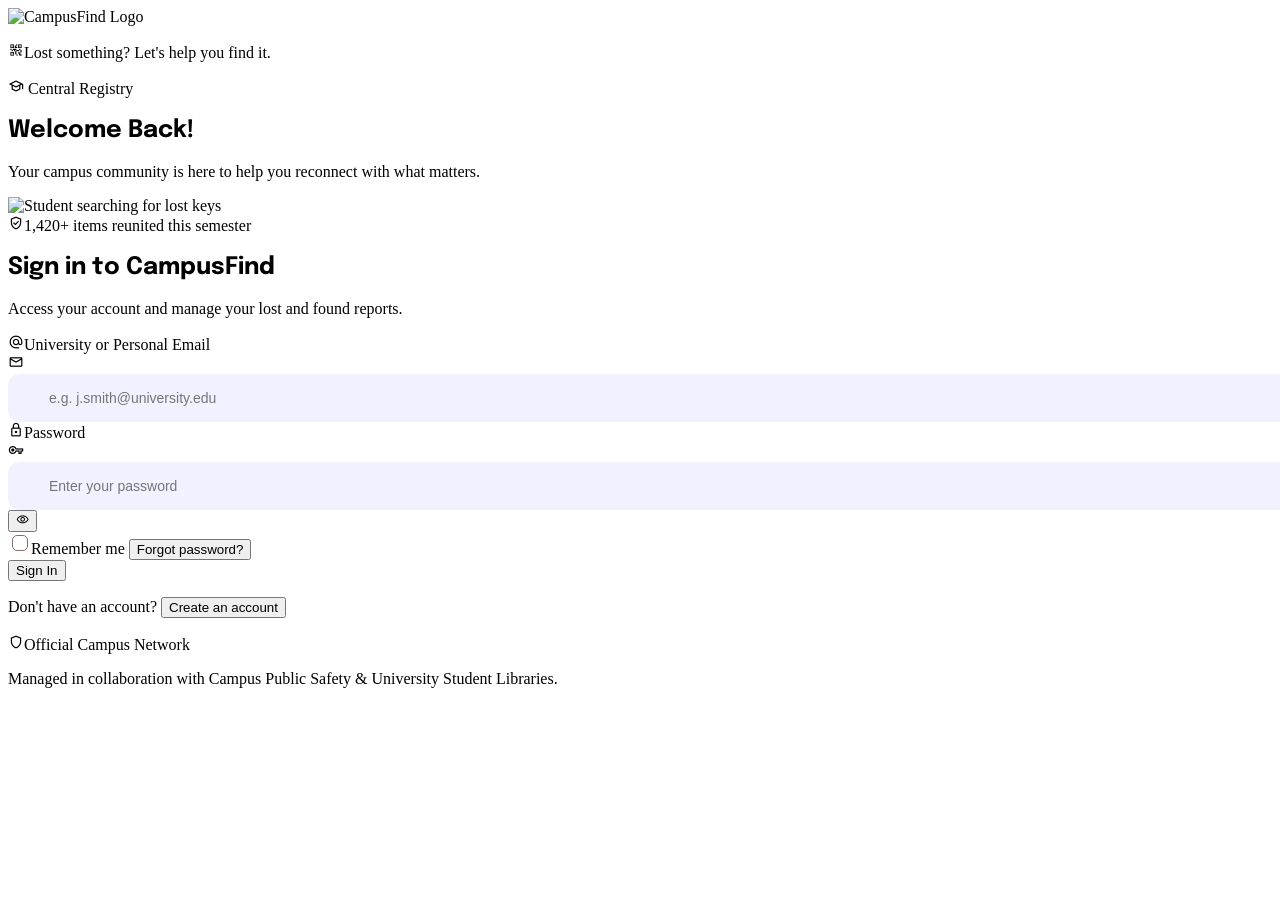
==== commit c046f17e: "added a comment" ====
--- a/campusfind.html
+++ b/campusfind.html
@@ -6,6 +6,7 @@
 <script src="https://cdn.tailwindcss.com"></script>
 <script>tailwind.config={"darkMode":"class","theme":{"extend":{"colors":{"on-secondary-fixed":"#301400","surface-container-highest":"#dce2f3","surface-container":"#e7eefe","on-background":"#151c27","inverse-primary":"#eabda0","surface-bright":"#f9f9ff","secondary-fixed":"#ffdcc5","secondary-fixed-dim":"#f4bb92","secondary":"#805533","on-tertiary-container":"#e9c58b","on-secondary":"#ffffff","on-primary-container":"#eec1a4","on-surface-variant":"#50453e","primary-container":"#6f4e37","surface-container-lowest":"#ffffff","on-secondary-container":"#794e2e","tertiary":"#513a0d","on-primary":"#ffffff","surface-dim":"#d3daea","on-surface":"#151c27","inverse-on-surface":"#ebf1ff","inverse-surface":"#2a313d","error":"#ba1a1a","error-container":"#ffdad6","primary-fixed":"#ffdcc6","primary":"#553722","on-tertiary-fixed-variant":"#5b4315","on-primary-fixed":"#2d1604","on-secondary-fixed-variant":"#653d1e","secondary-container":"#fdc39a","surface-container-low":"#f0f3ff","outline-variant":"#d4c3ba","on-tertiary-fixed":"#271900","surface-tint":"#79573f","background":"#f9f9ff","surface-container-high":"#e2e8f8","on-error-container":"#93000a","primary-fixed-dim":"#eabda0","surface":"#f9f9ff","on-tertiary":"#ffffff","on-primary-fixed-variant":"#5f402a","surface-variant":"#dce2f3","tertiary-fixed-dim":"#e5c188","on-error":"#ffffff","tertiary-fixed":"#ffdea9","outline":"#82746d","tertiary-container":"#6b5122"},"borderRadius":{"DEFAULT":"0.25rem","lg":"0.5rem","xl":"0.75rem","full":"9999px"},"spacing":{"space-md":"1rem","space-xl":"2.5rem","margin-mobile":"1rem","gutter":"1.5rem","space-sm":"0.5rem","margin":"2rem","space-xs":"0.25rem","space-lg":"1.5rem","gutter-mobile":"1rem"},"fontFamily":{"label-md":["Inter"],"label-lg":["Inter"],"headline-md":["Epilogue"],"headline-sm":["Epilogue"],"body-sm":["Inter"],"display-mobile":["Epilogue"],"label-sm":["Inter"],"body-lg":["Inter"],"display":["Epilogue"],"body-md":["Inter"],"headline-lg-mobile":["Epilogue"],"headline-lg":["Epilogue"],"title-lg":["Epilogue"]},"fontSize":{"label-md":["12px",{"lineHeight":"16px","letterSpacing":"0.02em","fontWeight":"600"}],"label-lg":["14px",{"lineHeight":"20px","letterSpacing":"0.01em","fontWeight":"600"}],"headline-md":["24px",{"lineHeight":"32px","letterSpacing":"-0.01em","fontWeight":"600"}],"headline-sm":["20px",{"lineHeight":"28px","fontWeight":"600"}],"body-sm":["12px",{"lineHeight":"18px","fontWeight":"400"}],"display-mobile":["36px",{"lineHeight":"44px","letterSpacing":"-0.02em","fontWeight":"700"}],"label-sm":["11px",{"lineHeight":"14px","letterSpacing":"0.03em","fontWeight":"500"}],"body-lg":["16px",{"lineHeight":"24px","fontWeight":"400"}],"display":["48px",{"lineHeight":"56px","letterSpacing":"-0.02em","fontWeight":"700"}],"body-md":["14px",{"lineHeight":"20px","fontWeight":"400"}],"headline-lg-mobile":["26px",{"lineHeight":"32px","letterSpacing":"-0.01em","fontWeight":"600"}],"headline-lg":["32px",{"lineHeight":"40px","letterSpacing":"-0.015em","fontWeight":"600"}],"title-lg":["18px",{"lineHeight":"26px","fontWeight":"500"}]}}}};</script>
 <style>
+  <!--We want a different line here-->
 body{font-family:Inter,sans-serif;overscroll-behavior:none}
 h1,h2,h3{font-family:Epilogue,sans-serif}
 .material-symbols-outlined{font-family:'Material Symbols Outlined';font-weight:normal;font-style:normal;line-height:1;display:inline-block;letter-spacing:normal;white-space:nowrap}
@@ -45,6 +46,7 @@
     </div>
   </div>
 
+
   <div class="bg-white rounded-2xl p-6 shadow-sm">
     <h2 class="text-xl font-bold text-primary">Sign in to CampusFind</h2>
     <p class="text-xs text-on-surface-variant mt-1 mb-4">Access your account and manage your lost and found reports.</p>
@@ -63,6 +65,7 @@
         <button type="button" data-toggle="si-pass" aria-label="Toggle password visibility" class="absolute right-2 p-1.5 text-outline hover:text-primary"><span class="ms text-lg">visibility</span></button></div>
         <p id="si-pass-err" class="err hidden"><span class="ms text-xs">error</span><span>Password must be at least 6 characters long.</span></p>
       </div>
+      <!--This is a commit messagt-->
       <div class="flex items-center justify-between">
         <label class="flex items-center gap-2 cursor-pointer select-none"><input id="si-remember" type="checkbox" class="chk" style="width:16px;height:16px"/><span class="text-xs font-semibold text-on-surface-variant">Remember me</span></label>
         <button type="button" id="forgot-btn" class="text-xs font-semibold text-secondary hover:text-primary">Forgot password?</button>
